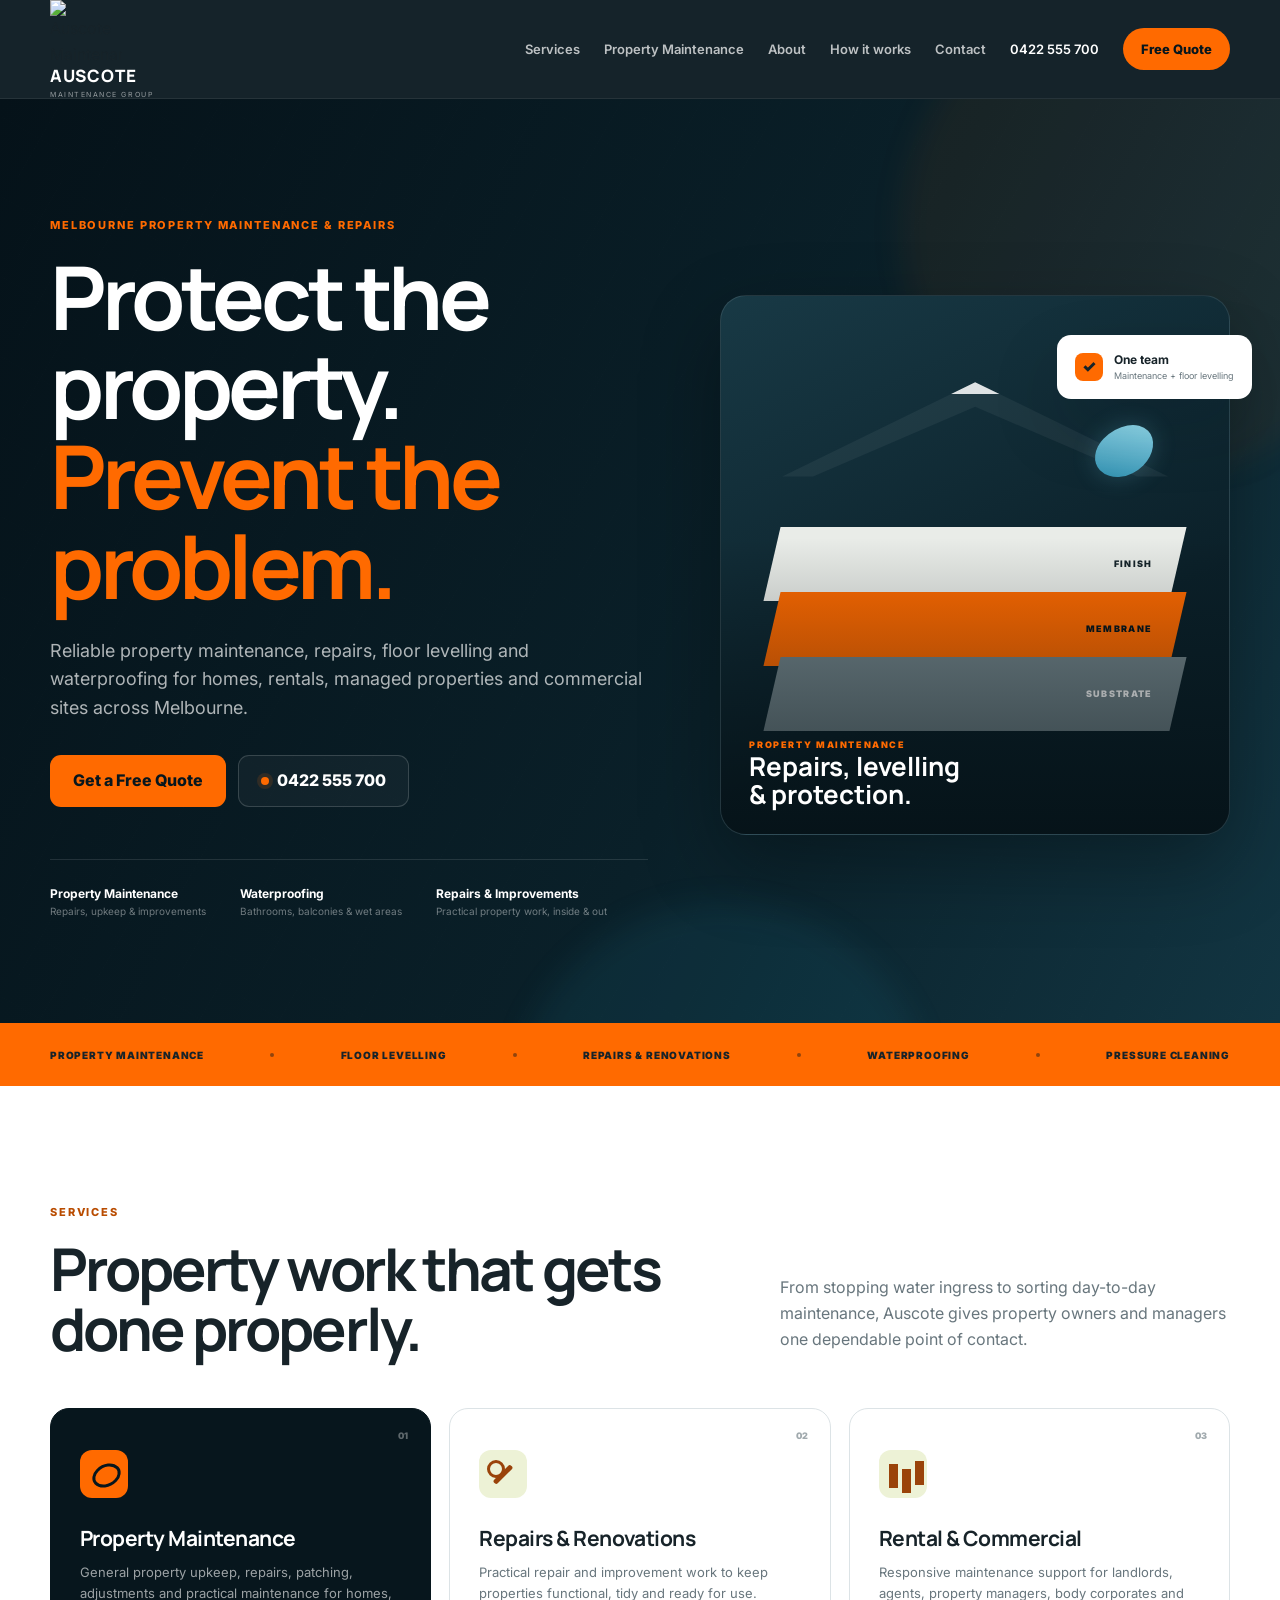
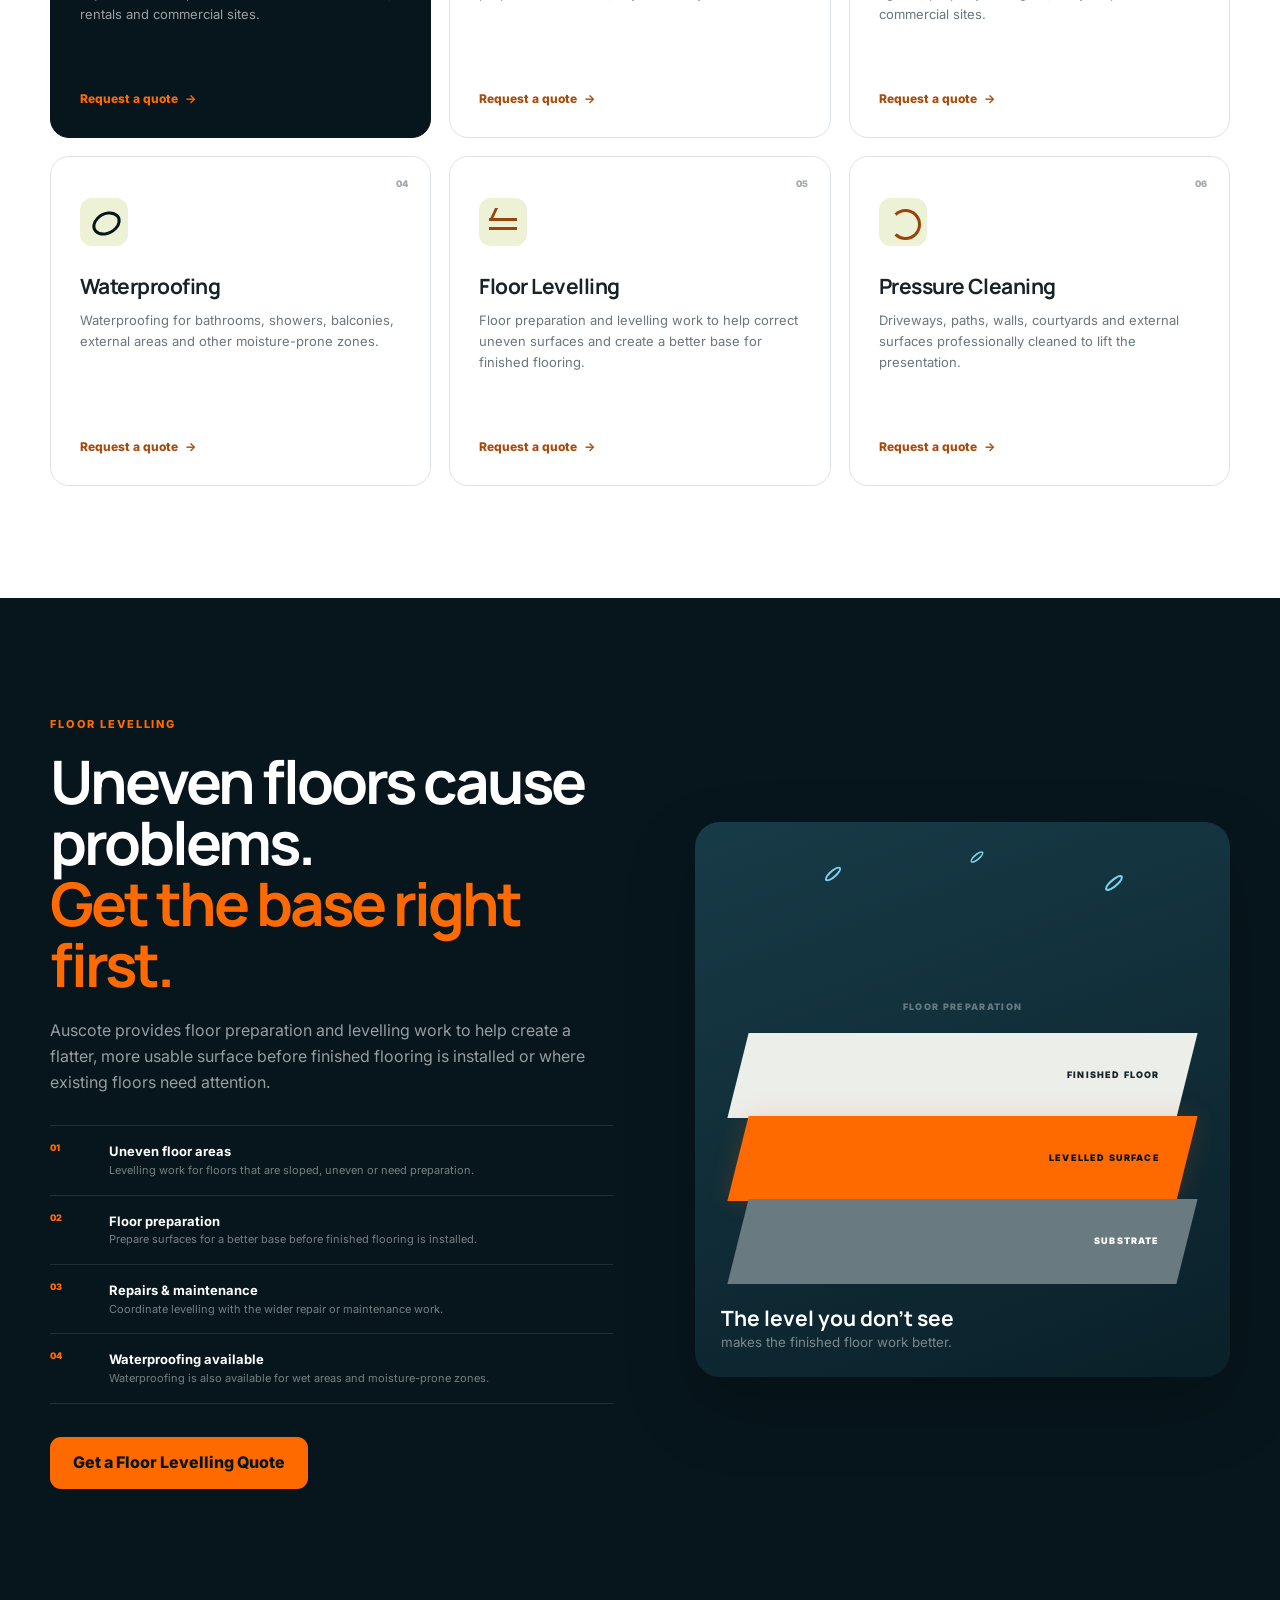
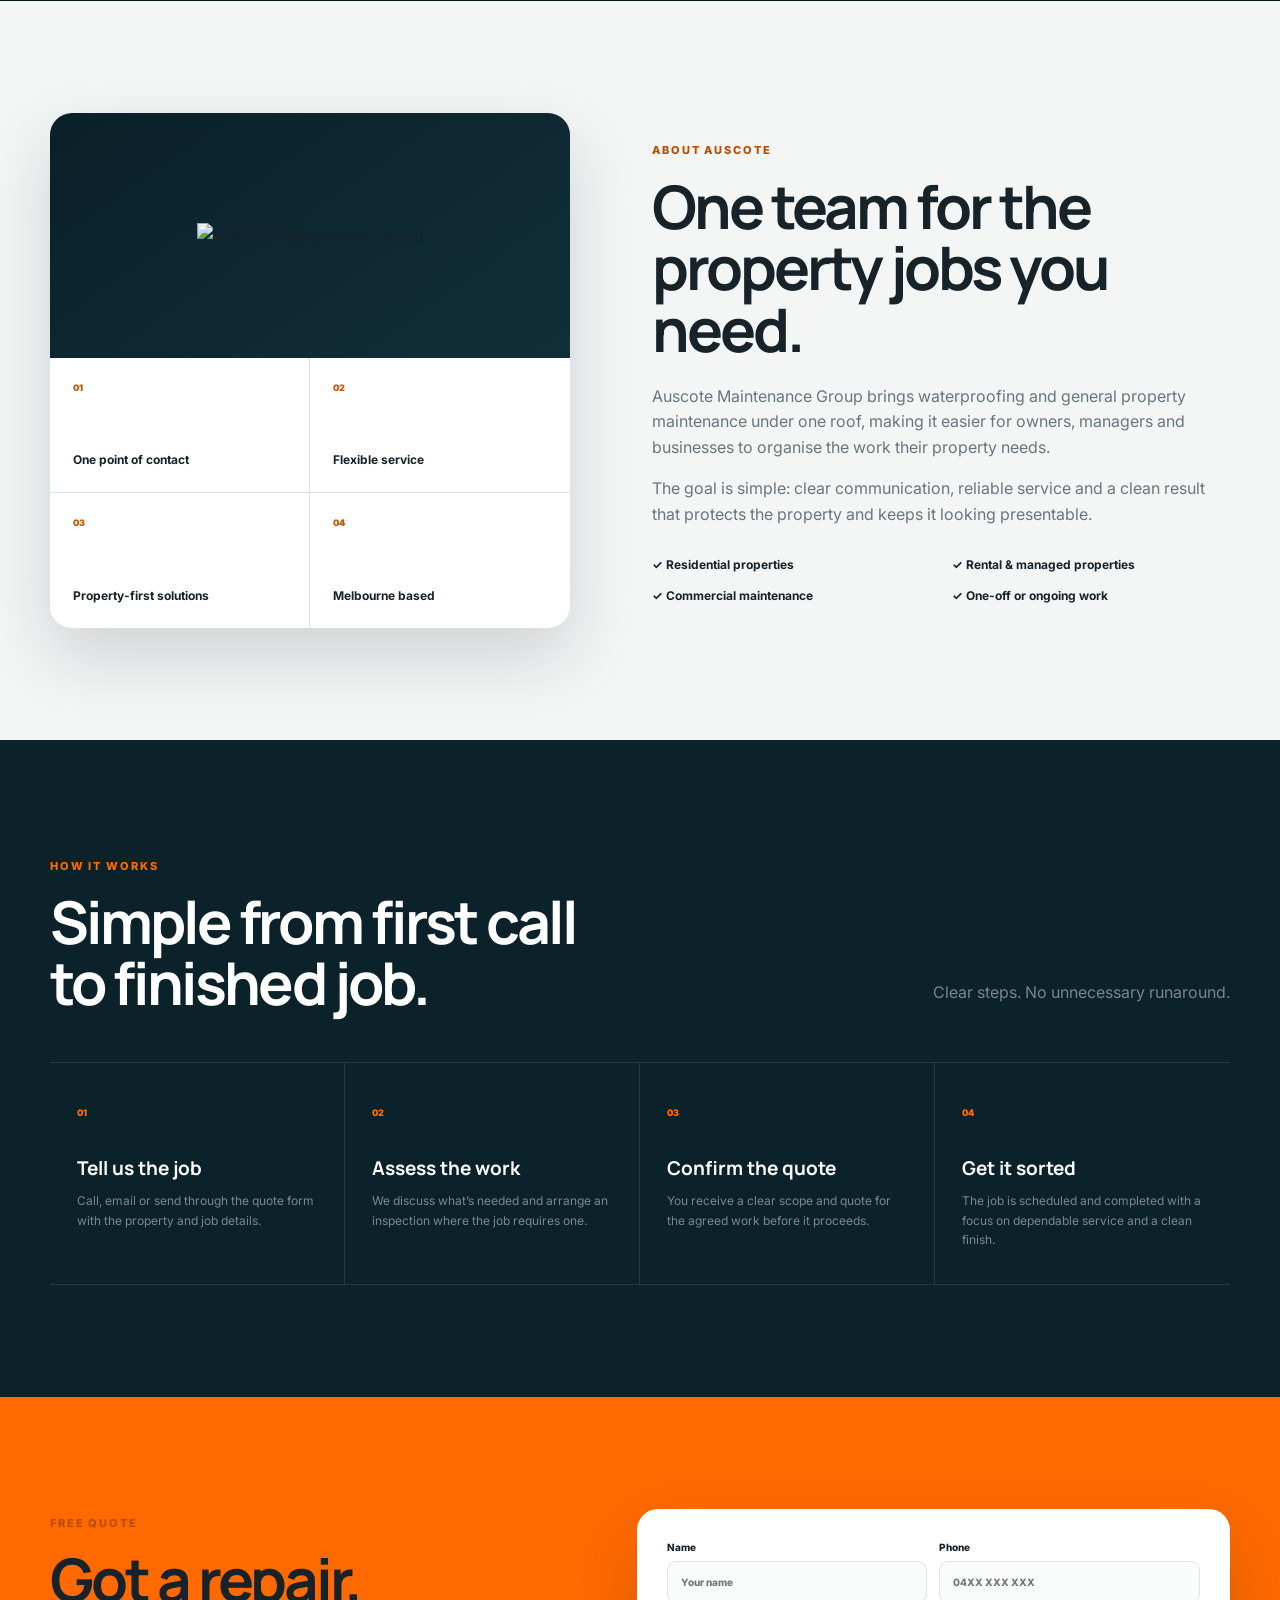
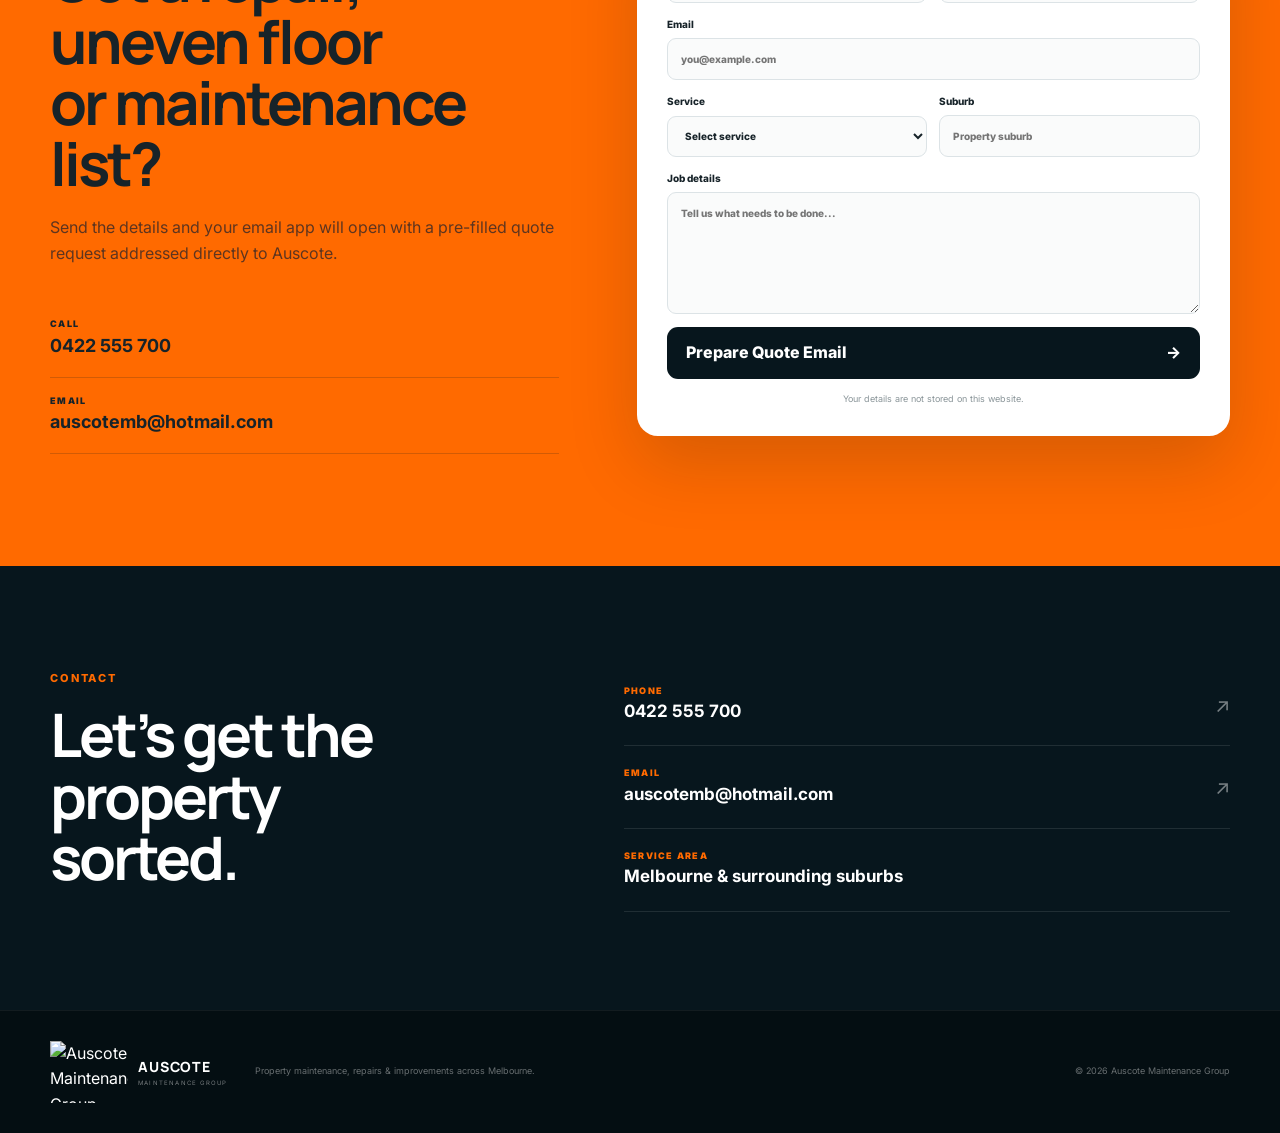
==== index.html @ 1adbcc05 "Add files via upload" ====
<!DOCTYPE html>
<html lang="en">
<head>
  <meta charset="UTF-8" />
  <meta name="viewport" content="width=device-width, initial-scale=1.0" />
  <meta name="theme-color" content="#08161c" />
  <meta name="description" content="Auscote Maintenance Group provides waterproofing and property maintenance services across Melbourne for residential, rental and commercial properties." />
  <title>Auscote Maintenance Group | Property Maintenance Melbourne</title>
  <link rel="preconnect" href="https://fonts.googleapis.com">
  <link rel="preconnect" href="https://fonts.gstatic.com" crossorigin>
  <link href="https://fonts.googleapis.com/css2?family=Inter:wght@400;500;600;700;800&family=Manrope:wght@600;700;800&display=swap" rel="stylesheet">
  <link rel="stylesheet" href="styles.css" />
</head>
<body>

<header class="site-header">
  <div class="container nav">
    <a class="brand" href="#top" aria-label="Auscote Maintenance Group home">
      <img src="assets/auscote-logo.png" alt="Auscote Maintenance Group logo">
      <span class="header-wordmark"><strong>AUSCOTE</strong><small>MAINTENANCE GROUP</small></span>
    </a>

    <button class="menu-btn" aria-label="Open navigation" aria-expanded="false">
      <span></span><span></span><span></span>
    </button>

    <nav class="nav-links">
      <a href="#services">Services</a>
      <a href="#services">Property Maintenance</a>
      <a href="#about">About</a>
      <a href="#process">How it works</a>
      <a href="#contact">Contact</a>
      <a class="nav-call" href="tel:0422555700">0422 555 700</a>
      <a class="nav-quote" href="#quote">Free Quote</a>
    </nav>
  </div>
</header>

<main id="top">
  <section class="hero">
    <div class="hero-glow glow-one"></div>
    <div class="hero-glow glow-two"></div>
    <div class="hero-lines"></div>

    <div class="container hero-grid">
      <div class="hero-copy">
        <span class="eyebrow">MELBOURNE PROPERTY MAINTENANCE & REPAIRS</span>
        <h1>Protect the property.<br><span>Prevent the problem.</span></h1>
        <p class="hero-lead">
          Reliable property maintenance, repairs, floor levelling and waterproofing for homes,
          rentals, managed properties and commercial sites across Melbourne.
        </p>

        <div class="hero-actions">
          <a class="btn primary" href="#quote">Get a Free Quote</a>
          <a class="btn ghost" href="tel:0422555700">
            <span class="phone-dot"></span>
            0422 555 700
          </a>
        </div>

        <div class="trust-row">
          <div>
            <strong>Property Maintenance</strong>
            <span>Repairs, upkeep & improvements</span>
          </div>
          <div>
            <strong>Waterproofing</strong>
            <span>Bathrooms, balconies & wet areas</span>
          </div>
          <div>
            <strong>Repairs & Improvements</strong>
            <span>Practical property work, inside & out</span>
          </div>
        </div>
      </div>

      <div class="hero-feature">
        <div class="feature-frame">
          <div class="feature-roof"></div>
          <div class="feature-surface s1"><span>FINISH</span></div>
          <div class="feature-surface s2"><span>MEMBRANE</span></div>
          <div class="feature-surface s3"><span>SUBSTRATE</span></div>
          <div class="feature-drop"></div>

          <div class="feature-copy">
            <small>PROPERTY MAINTENANCE</small>
            <strong>Repairs, levelling<br>& protection.</strong>
          </div>
        </div>

        <div class="floating-card">
          <span class="tick">✓</span>
          <div>
            <strong>One team</strong>
            <small>Maintenance + floor levelling</small>
          </div>
        </div>
      </div>
    </div>
  </section>

  <section class="credential-strip">
    <div class="container credential-row">
      <span>Property maintenance</span>
      <i></i>
      <span>Floor levelling</span>
      <i></i>
      <span>Repairs & renovations</span>
      <i></i>
      <span>Waterproofing</span>
      <i></i>
      <span>Pressure cleaning</span>
    </div>
  </section>

  <section class="section services" id="services">
    <div class="container">
      <div class="section-intro">
        <div>
          <span class="eyebrow dark">SERVICES</span>
          <h2>Property work that gets<br>done properly.</h2>
        </div>
        <p>
          From stopping water ingress to sorting day-to-day maintenance,
          Auscote gives property owners and managers one dependable point of contact.
        </p>
      </div>

      <div class="service-grid">
        <article class="service-card service-primary">
          <span class="service-index">01</span>
          <div class="icon icon-drop"></div>
          <h3>Property Maintenance</h3>
          <p>General property upkeep, repairs, patching, adjustments and practical maintenance for homes, rentals and commercial sites.</p>
          <a href="#quote">Request a quote <b>→</b></a>
        </article>

        <article class="service-card">
          <span class="service-index">02</span>
          <div class="icon icon-tool"></div>
          <h3>Repairs & Renovations</h3>
          <p>Practical repair and improvement work to keep properties functional, tidy and ready for use.</p>
          <a href="#quote">Request a quote <b>→</b></a>
        </article>

        <article class="service-card">
          <span class="service-index">03</span>
          <div class="icon icon-building"></div>
          <h3>Rental & Commercial</h3>
          <p>Responsive maintenance support for landlords, agents, property managers, body corporates and commercial sites.</p>
          <a href="#quote">Request a quote <b>→</b></a>
        </article>

        <article class="service-card">
          <span class="service-index">04</span>
          <div class="icon icon-drop"></div>
          <h3>Waterproofing</h3>
          <p>Waterproofing for bathrooms, showers, balconies, external areas and other moisture-prone zones.</p>
          <a href="#quote">Request a quote <b>→</b></a>
        </article>

        <article class="service-card">
          <span class="service-index">05</span>
          <div class="icon icon-level"></div>
          <h3>Floor Levelling</h3>
          <p>Floor preparation and levelling work to help correct uneven surfaces and create a better base for finished flooring.</p>
          <a href="#quote">Request a quote <b>→</b></a>
        </article>

        <article class="service-card">
          <span class="service-index">06</span>
          <div class="icon icon-clean"></div>
          <h3>Pressure Cleaning</h3>
          <p>Driveways, paths, walls, courtyards and external surfaces professionally cleaned to lift the presentation.</p>
          <a href="#quote">Request a quote <b>→</b></a>
        </article>
      </div>
    </div>
  </section>

  <section class="waterproofing" id="waterproofing">
    <div class="container waterproof-grid">
      <div class="waterproof-copy">
        <span class="eyebrow">FLOOR LEVELLING</span>
        <h2>Uneven floors cause problems.<br><span>Get the base right first.</span></h2>
        <p>
          Auscote provides floor preparation and levelling work to help create a flatter,
          more usable surface before finished flooring is installed or where existing floors
          need attention.
        </p>

        <div class="waterproof-list">
          <div><span class="number">01</span><div><strong>Uneven floor areas</strong><small>Levelling work for floors that are sloped, uneven or need preparation.</small></div></div>
          <div><span class="number">02</span><div><strong>Floor preparation</strong><small>Prepare surfaces for a better base before finished flooring is installed.</small></div></div>
          <div><span class="number">03</span><div><strong>Repairs & maintenance</strong><small>Coordinate levelling with the wider repair or maintenance work.</small></div></div>
          <div><span class="number">04</span><div><strong>Waterproofing available</strong><small>Waterproofing is also available for wet areas and moisture-prone zones.</small></div></div>
        </div>

        <a class="btn primary" href="#quote">Get a Floor Levelling Quote</a>
      </div>

      <div class="waterproof-art">
        <div class="art-top">
          <span>FLOOR PREPARATION</span>
          <div class="rain r1"></div>
          <div class="rain r2"></div>
          <div class="rain r3"></div>
        </div>
        <div class="art-layer top-layer"><span>FINISHED FLOOR</span></div>
        <div class="art-layer membrane-layer"><span>LEVELLED SURFACE</span></div>
        <div class="art-layer base-layer"><span>SUBSTRATE</span></div>
        <div class="art-note">
          <strong>The level you don’t see</strong>
          <small>makes the finished floor work better.</small>
        </div>
      </div>
    </div>
  </section>

  <section class="section about" id="about">
    <div class="container about-grid">
      <div class="about-card">
        <div class="about-logo">
          <img src="assets/auscote-logo.png" alt="Auscote Maintenance Group">
        </div>

        <div class="about-metrics">
          <div>
            <span>01</span>
            <strong>One point of contact</strong>
          </div>
          <div>
            <span>02</span>
            <strong>Flexible service</strong>
          </div>
          <div>
            <span>03</span>
            <strong>Property-first solutions</strong>
          </div>
          <div>
            <span>04</span>
            <strong>Melbourne based</strong>
          </div>
        </div>
      </div>

      <div class="about-copy">
        <span class="eyebrow dark">ABOUT AUSCOTE</span>
        <h2>One team for the<br>property jobs you need.</h2>
        <p>
          Auscote Maintenance Group brings waterproofing and general property maintenance
          under one roof, making it easier for owners, managers and businesses to organise
          the work their property needs.
        </p>
        <p>
          The goal is simple: clear communication, reliable service and a clean result that
          protects the property and keeps it looking presentable.
        </p>

        <div class="checks">
          <span>✓ Residential properties</span>
          <span>✓ Rental & managed properties</span>
          <span>✓ Commercial maintenance</span>
          <span>✓ One-off or ongoing work</span>
        </div>
      </div>
    </div>
  </section>

  <section class="process" id="process">
    <div class="container">
      <div class="section-intro process-intro">
        <div>
          <span class="eyebrow">HOW IT WORKS</span>
          <h2>Simple from first call<br>to finished job.</h2>
        </div>
        <p>Clear steps. No unnecessary runaround.</p>
      </div>

      <div class="process-grid">
        <article>
          <span>01</span>
          <h3>Tell us the job</h3>
          <p>Call, email or send through the quote form with the property and job details.</p>
        </article>
        <article>
          <span>02</span>
          <h3>Assess the work</h3>
          <p>We discuss what’s needed and arrange an inspection where the job requires one.</p>
        </article>
        <article>
          <span>03</span>
          <h3>Confirm the quote</h3>
          <p>You receive a clear scope and quote for the agreed work before it proceeds.</p>
        </article>
        <article>
          <span>04</span>
          <h3>Get it sorted</h3>
          <p>The job is scheduled and completed with a focus on dependable service and a clean finish.</p>
        </article>
      </div>
    </div>
  </section>

  <section class="quote" id="quote">
    <div class="container quote-grid">
      <div class="quote-copy">
        <span class="eyebrow dark">FREE QUOTE</span>
        <h2>Got a repair, uneven floor<br>or maintenance list?</h2>
        <p>
          Send the details and your email app will open with a pre-filled quote request
          addressed directly to Auscote.
        </p>

        <div class="contact-stack">
          <a href="tel:0422555700">
            <small>CALL</small>
            <strong>0422 555 700</strong>
          </a>
          <a href="mailto:auscotemb@hotmail.com">
            <small>EMAIL</small>
            <strong>auscotemb@hotmail.com</strong>
          </a>
        </div>
      </div>

      <form class="quote-form" id="quoteForm">
        <div class="form-row">
          <label>
            Name
            <input name="name" type="text" placeholder="Your name" required>
          </label>
          <label>
            Phone
            <input name="phone" type="tel" placeholder="04XX XXX XXX" required>
          </label>
        </div>

        <label>
          Email
          <input name="email" type="email" placeholder="you@example.com" required>
        </label>

        <div class="form-row">
          <label>
            Service
            <select name="service" required>
              <option value="">Select service</option>
              <option>Property Maintenance</option>
              <option>Floor Levelling</option>
              <option>Repairs & Renovations</option>
              <option>Pressure Cleaning</option>
              <option>Waterproofing</option>
              <option>Rental / Commercial Maintenance</option>
              <option>Other</option>
            </select>
          </label>
          <label>
            Suburb
            <input name="suburb" type="text" placeholder="Property suburb">
          </label>
        </div>

        <label>
          Job details
          <textarea name="message" rows="6" placeholder="Tell us what needs to be done..." required></textarea>
        </label>

        <button class="btn form-btn" type="submit">Prepare Quote Email <span>→</span></button>
        <small class="form-note">Your details are not stored on this website.</small>
      </form>
    </div>
  </section>

  <section class="contact" id="contact">
    <div class="container contact-grid">
      <div>
        <span class="eyebrow">CONTACT</span>
        <h2>Let’s get the property<br>sorted.</h2>
      </div>

      <div class="contact-links">
        <a href="tel:0422555700">
          <div>
            <small>PHONE</small>
            <strong>0422 555 700</strong>
          </div>
          <span>↗</span>
        </a>

        <a href="mailto:auscotemb@hotmail.com">
          <div>
            <small>EMAIL</small>
            <strong>auscotemb@hotmail.com</strong>
          </div>
          <span>↗</span>
        </a>

        <div class="service-area">
          <div>
            <small>SERVICE AREA</small>
            <strong>Melbourne & surrounding suburbs</strong>
          </div>
        </div>
      </div>
    </div>
  </section>
</main>

<footer>
  <div class="container footer">
    <div class="footer-brand"><img src="assets/auscote-logo.png" alt="Auscote Maintenance Group"><span><strong>AUSCOTE</strong><small>MAINTENANCE GROUP</small></span></div>
    <p>Property maintenance, repairs & improvements across Melbourne.</p>
    <small>© <span id="year"></span> Auscote Maintenance Group</small>
  </div>
</footer>

<div class="mobile-cta">
  <a href="tel:0422555700">Call Now</a>
  <a href="#quote">Free Quote</a>
</div>

<script src="script.js"></script>
</body>
</html>
---- styles.css ----
*{box-sizing:border-box}
:root{
  --bg:#07161d;
  --bg2:#0c222b;
  --bg3:#132e38;
  --ink:#172329;
  --muted:#68767d;
  --line:#dce3e6;
  --surface:#f4f6f6;
  --lime:#ff6a00;
  --lime2:#e85f00;
  --white:#fff;
  --shadow:0 28px 70px rgba(5,20,27,.16);
}
html{scroll-behavior:smooth}
body{margin:0;font-family:Inter,sans-serif;background:#fff;color:var(--ink);line-height:1.6}
a{text-decoration:none;color:inherit}
button,input,select,textarea{font:inherit}
img{max-width:100%;display:block}
.container{width:min(1180px,calc(100% - 40px));margin:auto}

.site-header{position:sticky;top:0;z-index:100;background:rgba(7,22,29,.94);backdrop-filter:blur(14px);border-bottom:1px solid rgba(255,255,255,.07)}
.nav{min-height:84px;display:flex;align-items:center;justify-content:space-between;gap:28px}
.brand img{width:72px;height:64px;object-fit:contain;object-position:left center}
.nav-links{display:flex;align-items:center;gap:24px;color:rgba(255,255,255,.72);font-size:13px;font-weight:600}
.nav-links>a:hover{color:#fff}
.nav-call{color:#fff!important}
.nav-quote{background:var(--lime);color:var(--bg)!important;padding:11px 18px;border-radius:999px;font-weight:800}
.menu-btn{display:none;border:0;background:none}

.hero{position:relative;overflow:hidden;color:#fff;background:
linear-gradient(115deg,#051219 0%,#0a2029 58%,#123542 100%)}
.hero-lines{position:absolute;inset:0;opacity:.22;background:
linear-gradient(120deg,transparent 49.7%,rgba(255,255,255,.05) 50%,transparent 50.3%) 0 0/80px 80px,
linear-gradient(30deg,transparent 49.7%,rgba(255,255,255,.04) 50%,transparent 50.3%) 0 0/80px 80px}
.hero-glow{position:absolute;border-radius:50%;filter:blur(15px)}
.glow-one{width:500px;height:500px;right:-120px;top:-120px;background:rgba(255,106,0,.06)}
.glow-two{width:420px;height:420px;left:40%;bottom:-300px;background:rgba(33,151,183,.09)}
.hero-grid{position:relative;z-index:2;display:grid;grid-template-columns:1.08fr .92fr;gap:72px;align-items:center;padding:112px 0 104px}

.eyebrow{display:inline-block;margin-bottom:17px;color:var(--lime);font-size:11px;font-weight:800;letter-spacing:.17em}
.eyebrow.dark{color:#b94c00}
.hero h1,.section-intro h2,.waterproofing h2,.about h2,.quote h2,.contact h2{font-family:Manrope,sans-serif;letter-spacing:-.05em;line-height:1.02}
.hero h1{margin:0;font-size:clamp(54px,7vw,88px)}
.hero h1 span{color:var(--lime)}
.hero-lead{max-width:690px;margin:26px 0 32px;color:rgba(255,255,255,.68);font-size:18px}
.hero-actions{display:flex;gap:12px;flex-wrap:wrap}
.btn{display:inline-flex;align-items:center;justify-content:center;min-height:52px;padding:0 22px;border-radius:11px;border:1px solid transparent;font-weight:800;cursor:pointer;transition:.2s}
.btn.primary{background:var(--lime);color:var(--bg)}
.btn.primary:hover{background:var(--lime2);transform:translateY(-1px)}
.btn.ghost{color:#fff;border-color:rgba(255,255,255,.16);background:rgba(255,255,255,.04);gap:8px}
.btn.ghost:hover{background:rgba(255,255,255,.08)}
.phone-dot{width:8px;height:8px;border-radius:50%;background:var(--lime);box-shadow:0 0 0 4px rgba(255,106,0,.13)}
.trust-row{display:flex;gap:34px;margin-top:52px;padding-top:24px;border-top:1px solid rgba(255,255,255,.11)}
.trust-row div{display:grid}
.trust-row strong{font-size:12px}
.trust-row span{font-size:10px;color:rgba(255,255,255,.42)}

.hero-feature{position:relative}
.feature-frame{position:relative;min-height:540px;overflow:hidden;border:1px solid rgba(255,255,255,.1);border-radius:26px;background:linear-gradient(155deg,#183945,#0b2029 65%);box-shadow:0 30px 80px rgba(0,0,0,.32)}
.feature-frame:after{content:"";position:absolute;inset:0;background:linear-gradient(180deg,transparent 45%,rgba(3,12,16,.64));pointer-events:none}
.feature-roof{position:absolute;left:12%;right:12%;top:16%;height:145px;border-top:12px solid rgba(255,255,255,.86);border-left:12px solid transparent;border-right:12px solid transparent;clip-path:polygon(50% 0,100% 65%,92% 65%,50% 17%,8% 65%,0 65%);background:rgba(255,255,255,.05)}
.feature-surface{position:absolute;left:10%;right:10%;height:74px;transform:skewX(-13deg);display:flex;align-items:center;justify-content:flex-end;padding-right:26px;font-size:9px;font-weight:900;letter-spacing:.14em}
.feature-surface span{transform:skewX(13deg)}
.s1{top:43%;background:#e9ece8;color:#15242a}
.s2{top:55%;background:var(--lime);color:#07161d}
.s3{top:67%;background:#73858b;color:#fff}
.feature-drop{position:absolute;right:16%;top:23%;width:47px;height:62px;background:linear-gradient(145deg,#9ee4f6,#2587a8);border-radius:55% 45% 58% 42%/60% 45% 55% 40%;transform:rotate(45deg);box-shadow:0 0 25px rgba(112,205,232,.24)}
.feature-copy{position:absolute;z-index:3;left:28px;right:28px;bottom:26px;display:grid}
.feature-copy small{color:var(--lime);font-size:9px;font-weight:900;letter-spacing:.18em}
.feature-copy strong{font:700 26px/1.08 Manrope,sans-serif}
.floating-card{position:absolute;right:-22px;top:40px;z-index:6;display:flex;align-items:center;gap:11px;background:#fff;color:var(--ink);border-radius:14px;padding:15px 18px;box-shadow:var(--shadow)}
.floating-card .tick{display:grid;place-items:center;width:28px;height:28px;border-radius:8px;background:var(--lime);font-weight:900}
.floating-card div{display:grid}
.floating-card strong{font-size:12px}
.floating-card small{font-size:9px;color:var(--muted)}

.credential-strip{background:var(--lime)}
.credential-row{min-height:63px;display:flex;align-items:center;justify-content:space-between;gap:16px;overflow:auto;white-space:nowrap;text-transform:uppercase;font-size:10px;font-weight:900;letter-spacing:.08em}
.credential-row i{width:4px;height:4px;border-radius:50%;background:#09171d;opacity:.45;flex:0 0 auto}

.section{padding:112px 0}
.section-intro{display:flex;align-items:end;justify-content:space-between;gap:60px;margin-bottom:49px}
.section-intro h2{margin:0;font-size:clamp(40px,5vw,59px)}
.section-intro>p{max-width:450px;margin:0 0 7px;color:var(--muted)}
.service-grid{display:grid;grid-template-columns:repeat(3,1fr);gap:18px}
.service-card{position:relative;min-height:330px;display:flex;flex-direction:column;padding:29px;border:1px solid var(--line);border-radius:19px;background:#fff;transition:.22s ease}
.service-card:hover{transform:translateY(-5px);box-shadow:0 20px 45px rgba(6,24,32,.08)}
.service-primary{background:var(--bg);border-color:var(--bg);color:#fff}
.service-index{position:absolute;right:22px;top:20px;font-size:9px;font-weight:900;color:#a1aaae}
.service-primary .service-index{color:rgba(255,255,255,.35)}
.icon{position:relative;width:48px;height:48px;margin-top:12px;border-radius:12px;background:#edf2d6}
.service-primary .icon{background:var(--lime)}
.icon-drop:before{content:"";position:absolute;width:17px;height:23px;left:15px;top:11px;border:3px solid var(--bg);border-radius:60% 40% 60% 40%;transform:rotate(45deg)}
.icon-house:before{content:"";position:absolute;left:11px;right:11px;bottom:12px;height:17px;border:3px solid #9a430a;border-top:0}
.icon-house:after{content:"";position:absolute;width:19px;height:19px;left:14px;top:9px;border-left:3px solid #9a430a;border-top:3px solid #9a430a;transform:rotate(45deg)}
.icon-tool:before{content:"";position:absolute;width:24px;height:5px;left:12px;top:22px;background:#9a430a;transform:rotate(-45deg);border-radius:2px}
.icon-tool:after{content:"";position:absolute;width:12px;height:12px;left:8px;top:10px;border:3px solid #9a430a;border-radius:50%}
.icon-paint:before{content:"";position:absolute;width:23px;height:13px;left:12px;top:11px;border:3px solid #9a430a;border-radius:2px}
.icon-paint:after{content:"";position:absolute;width:5px;height:18px;left:22px;top:25px;background:#9a430a;border-radius:2px}
.icon-clean:before{content:"";position:absolute;width:25px;height:25px;left:11px;top:11px;border:3px solid #9a430a;border-radius:50%;border-left-color:transparent}
.icon-building:before{content:"";position:absolute;left:10px;bottom:10px;width:9px;height:24px;background:#9a430a;box-shadow:13px 5px 0 #9a430a,26px -3px 0 #9a430a}
.service-card h3{margin:26px 0 10px;font:700 21px Manrope,sans-serif;letter-spacing:-.025em}
.service-card p{margin:0 0 22px;color:var(--muted);font-size:13px}
.service-primary p{color:rgba(255,255,255,.6)}
.service-card a{margin-top:auto;color:#a84b0c;font-size:12px;font-weight:800}
.service-primary a{color:var(--lime)}
.service-card a b{margin-left:4px}

.waterproofing{padding:112px 0;background:var(--bg);color:#fff}
.waterproof-grid{display:grid;grid-template-columns:1fr .95fr;gap:82px;align-items:center}
.waterproof-copy h2{margin:0 0 23px;font-size:clamp(42px,5vw,60px)}
.waterproof-copy h2 span{color:var(--lime)}
.waterproof-copy>p{color:rgba(255,255,255,.58)}
.waterproof-list{margin:30px 0 33px;border-top:1px solid rgba(255,255,255,.1)}
.waterproof-list>div{display:grid;grid-template-columns:45px 1fr;gap:14px;align-items:start;padding:15px 0;border-bottom:1px solid rgba(255,255,255,.1)}
.waterproof-list .number{color:var(--lime);font-size:9px;font-weight:900}
.waterproof-list div div{display:grid}
.waterproof-list strong{font-size:13px}
.waterproof-list small{color:rgba(255,255,255,.45);font-size:11px}

.waterproof-art{position:relative;min-height:555px;border-radius:25px;overflow:hidden;background:linear-gradient(160deg,#173b47,#0a2029);box-shadow:0 30px 70px rgba(0,0,0,.24)}
.art-top{position:absolute;inset:0 0 62%;display:flex;align-items:flex-end;justify-content:center;color:rgba(255,255,255,.35);font-size:9px;font-weight:900;letter-spacing:.15em;padding-bottom:18px}
.rain{position:absolute;width:8px;height:20px;border:2px solid #7bd4ea;border-radius:60% 40% 60% 40%;transform:rotate(45deg)}
.r1{top:20%;left:25%}.r2{top:12%;left:52%;transform:scale(.8) rotate(45deg)}.r3{top:24%;right:21%;transform:scale(1.1) rotate(45deg)}
.art-layer{position:absolute;left:8%;right:8%;height:85px;transform:skewX(-14deg);display:flex;align-items:center;justify-content:flex-end;padding-right:28px;font-size:9px;font-weight:900;letter-spacing:.13em}
.art-layer span{transform:skewX(14deg)}
.top-layer{top:38%;background:#eceeea;color:#18262c}
.membrane-layer{top:53%;background:var(--lime);color:#07161d;box-shadow:0 0 24px rgba(255,106,0,.18)}
.base-layer{top:68%;background:#697a80;color:#fff}
.art-note{position:absolute;z-index:2;left:26px;bottom:24px;display:grid}
.art-note strong{font:700 21px Manrope,sans-serif}
.art-note small{color:rgba(255,255,255,.45)}

.about{background:var(--surface)}
.about-grid{display:grid;grid-template-columns:.9fr 1fr;gap:82px;align-items:center}
.about-card{overflow:hidden;border-radius:22px;background:#fff;box-shadow:var(--shadow)}
.about-logo{min-height:245px;display:grid;place-items:center;padding:26px;background:linear-gradient(145deg,#0a2029,#112f39)}
.about-logo img{max-width:270px;max-height:220px;object-fit:contain}
.about-metrics{display:grid;grid-template-columns:1fr 1fr}
.about-metrics div{min-height:135px;padding:23px;border-right:1px solid var(--line);border-bottom:1px solid var(--line);display:grid;align-content:space-between}
.about-metrics div:nth-child(even){border-right:0}
.about-metrics div:nth-last-child(-n+2){border-bottom:0}
.about-metrics span{color:#c4560c;font-size:9px;font-weight:900}
.about-metrics strong{font-size:12px}
.about-copy h2{margin:0 0 24px;font-size:clamp(42px,5vw,60px)}
.about-copy p{color:var(--muted)}
.checks{display:grid;grid-template-columns:1fr 1fr;gap:12px 22px;margin-top:27px;font-size:12px;font-weight:700}

.process{padding:112px 0;background:#0c222b;color:#fff}
.process-intro>p{color:rgba(255,255,255,.45)}
.process-grid{display:grid;grid-template-columns:repeat(4,1fr);border-top:1px solid rgba(255,255,255,.1);border-bottom:1px solid rgba(255,255,255,.1)}
.process-grid article{padding:35px 27px;border-right:1px solid rgba(255,255,255,.1)}
.process-grid article:last-child{border-right:0}
.process-grid article>span{color:var(--lime);font-size:9px;font-weight:900}
.process-grid h3{margin:32px 0 10px;font:700 19px Manrope,sans-serif}
.process-grid p{margin:0;color:rgba(255,255,255,.46);font-size:12px}

.quote{padding:112px 0;background:var(--lime)}
.quote-grid{display:grid;grid-template-columns:.9fr 1.05fr;gap:78px;align-items:start}
.quote h2{margin:0 0 21px;font-size:clamp(42px,5vw,60px)}
.quote-copy>p{max-width:520px;color:#5e351f}
.contact-stack{display:grid;margin-top:35px}
.contact-stack a{display:grid;padding:16px 0;border-bottom:1px solid rgba(7,22,29,.18)}
.contact-stack small{font-size:9px;font-weight:900;letter-spacing:.14em}
.contact-stack strong{font-size:18px}
.quote-form{display:grid;gap:13px;padding:30px;background:#fff;border-radius:21px;box-shadow:var(--shadow)}
.form-row{display:grid;grid-template-columns:1fr 1fr;gap:12px}
label{display:grid;gap:6px;font-size:10px;font-weight:800}
input,select,textarea{width:100%;border:1px solid var(--line);background:#fafbfb;color:var(--ink);border-radius:9px;padding:12px 13px;outline:none}
input:focus,select:focus,textarea:focus{border-color:#d7671c;box-shadow:0 0 0 3px rgba(255,106,0,.15)}
textarea{resize:vertical}
.form-btn{background:var(--bg);color:#fff;width:100%;justify-content:space-between;padding:0 18px}
.form-btn:hover{background:#102b35}
.form-note{text-align:center;color:#8a9599;font-size:9px}

.contact{padding:98px 0;background:#07161d;color:#fff}
.contact-grid{display:grid;grid-template-columns:.9fr 1.1fr;gap:78px}
.contact h2{margin:0;font-size:clamp(42px,5vw,60px)}
.contact-links{display:grid}
.contact-links>a,.service-area{display:flex;align-items:center;justify-content:space-between;padding:20px 0;border-bottom:1px solid rgba(255,255,255,.1)}
.contact-links>a>div,.service-area>div{display:grid}
.contact-links small,.service-area small{color:var(--lime);font-size:9px;font-weight:900;letter-spacing:.14em}
.contact-links strong,.service-area strong{font-size:17px}
.contact-links>a>span{color:rgba(255,255,255,.45);font-size:20px}

footer{padding:30px 0;background:#040e12;color:#fff;border-top:1px solid rgba(255,255,255,.06)}
.footer{display:grid;grid-template-columns:auto 1fr auto;align-items:center;gap:28px}
.footer img{width:78px;height:62px;object-fit:contain;object-position:left center}
.footer p,.footer small{font-size:9px;color:rgba(255,255,255,.4)}
.mobile-cta{display:none}

@media(max-width:1000px){
  .menu-btn{display:grid;gap:5px}
  .menu-btn span{display:block;width:24px;height:2px;background:#fff}
  .nav-links{position:absolute;top:84px;left:0;right:0;display:none;flex-direction:column;align-items:stretch;gap:0;padding:13px 20px 22px;background:#07161d;border-top:1px solid rgba(255,255,255,.07)}
  .nav-links.open{display:flex}
  .nav-links a{padding:12px 0}
  .nav-quote{text-align:center;margin-top:6px;padding:12px 18px!important}
  .hero-grid,.waterproof-grid,.about-grid,.quote-grid,.contact-grid{grid-template-columns:1fr}
  .hero-grid{gap:54px;padding:82px 0}
  .hero-feature{max-width:650px}
  .service-grid{grid-template-columns:1fr 1fr}
  .process-grid{grid-template-columns:1fr 1fr}
  .process-grid article:nth-child(2){border-right:0}
  .process-grid article:nth-child(-n+2){border-bottom:1px solid rgba(255,255,255,.1)}
  .footer{grid-template-columns:1fr}
}
@media(max-width:680px){
  .container{width:min(100% - 28px,1180px)}
  .nav{min-height:72px}
  .brand img{width:62px;height:54px}
  .nav-links{top:72px}
  .hero-grid{padding:62px 0 70px}
  .hero h1{font-size:49px}
  .hero-lead{font-size:16px}
  .hero-actions{display:grid}
  .trust-row{display:grid;gap:13px}
  .feature-frame{min-height:425px}
  .floating-card{right:12px;top:17px}
  .section,.waterproofing,.process,.quote,.contact{padding:78px 0}
  .section-intro{display:grid;gap:18px}
  .service-grid,.process-grid,.checks,.form-row{grid-template-columns:1fr}
  .waterproof-grid,.about-grid,.quote-grid,.contact-grid{gap:47px}
  .waterproof-art{min-height:430px}
  .about-metrics{grid-template-columns:1fr 1fr}
  .process-grid article{border-right:0;border-bottom:1px solid rgba(255,255,255,.1)}
  .process-grid article:last-child{border-bottom:0}
  .footer img{width:72px;height:58px}
  body{padding-bottom:62px}
  .mobile-cta{position:fixed;z-index:120;left:0;right:0;bottom:0;display:grid;grid-template-columns:1fr 1fr;background:#07161d;border-top:1px solid rgba(255,255,255,.08)}
  .mobile-cta a{display:grid;place-items:center;min-height:62px;color:#fff;font-size:12px;font-weight:800}
  .mobile-cta a:last-child{background:var(--lime);color:#07161d}
}

.header-wordmark{display:grid;line-height:1;color:#fff}
.header-wordmark strong{font:800 17px Manrope,sans-serif;letter-spacing:.06em}
.header-wordmark small{margin-top:4px;font-size:7px;letter-spacing:.22em;color:rgba(255,255,255,.55)}
.footer-brand{display:flex;align-items:center;gap:10px}
.footer-brand span{display:grid;line-height:1}
.footer-brand strong{font:800 14px Manrope,sans-serif;letter-spacing:.06em}
.footer-brand small{margin-top:4px;font-size:6px;letter-spacing:.2em;color:rgba(255,255,255,.45)}
@media(max-width:680px){
  .header-wordmark strong{font-size:14px}
  .header-wordmark small{font-size:6px}
}

.icon-level:before{content:"";position:absolute;left:10px;right:10px;top:20px;height:3px;background:#9a430a;box-shadow:0 9px 0 #9a430a}.icon-level:after{content:"";position:absolute;left:13px;top:10px;width:21px;height:10px;border-left:3px solid #9a430a;border-bottom:3px solid #9a430a;transform:skewX(-25deg)}
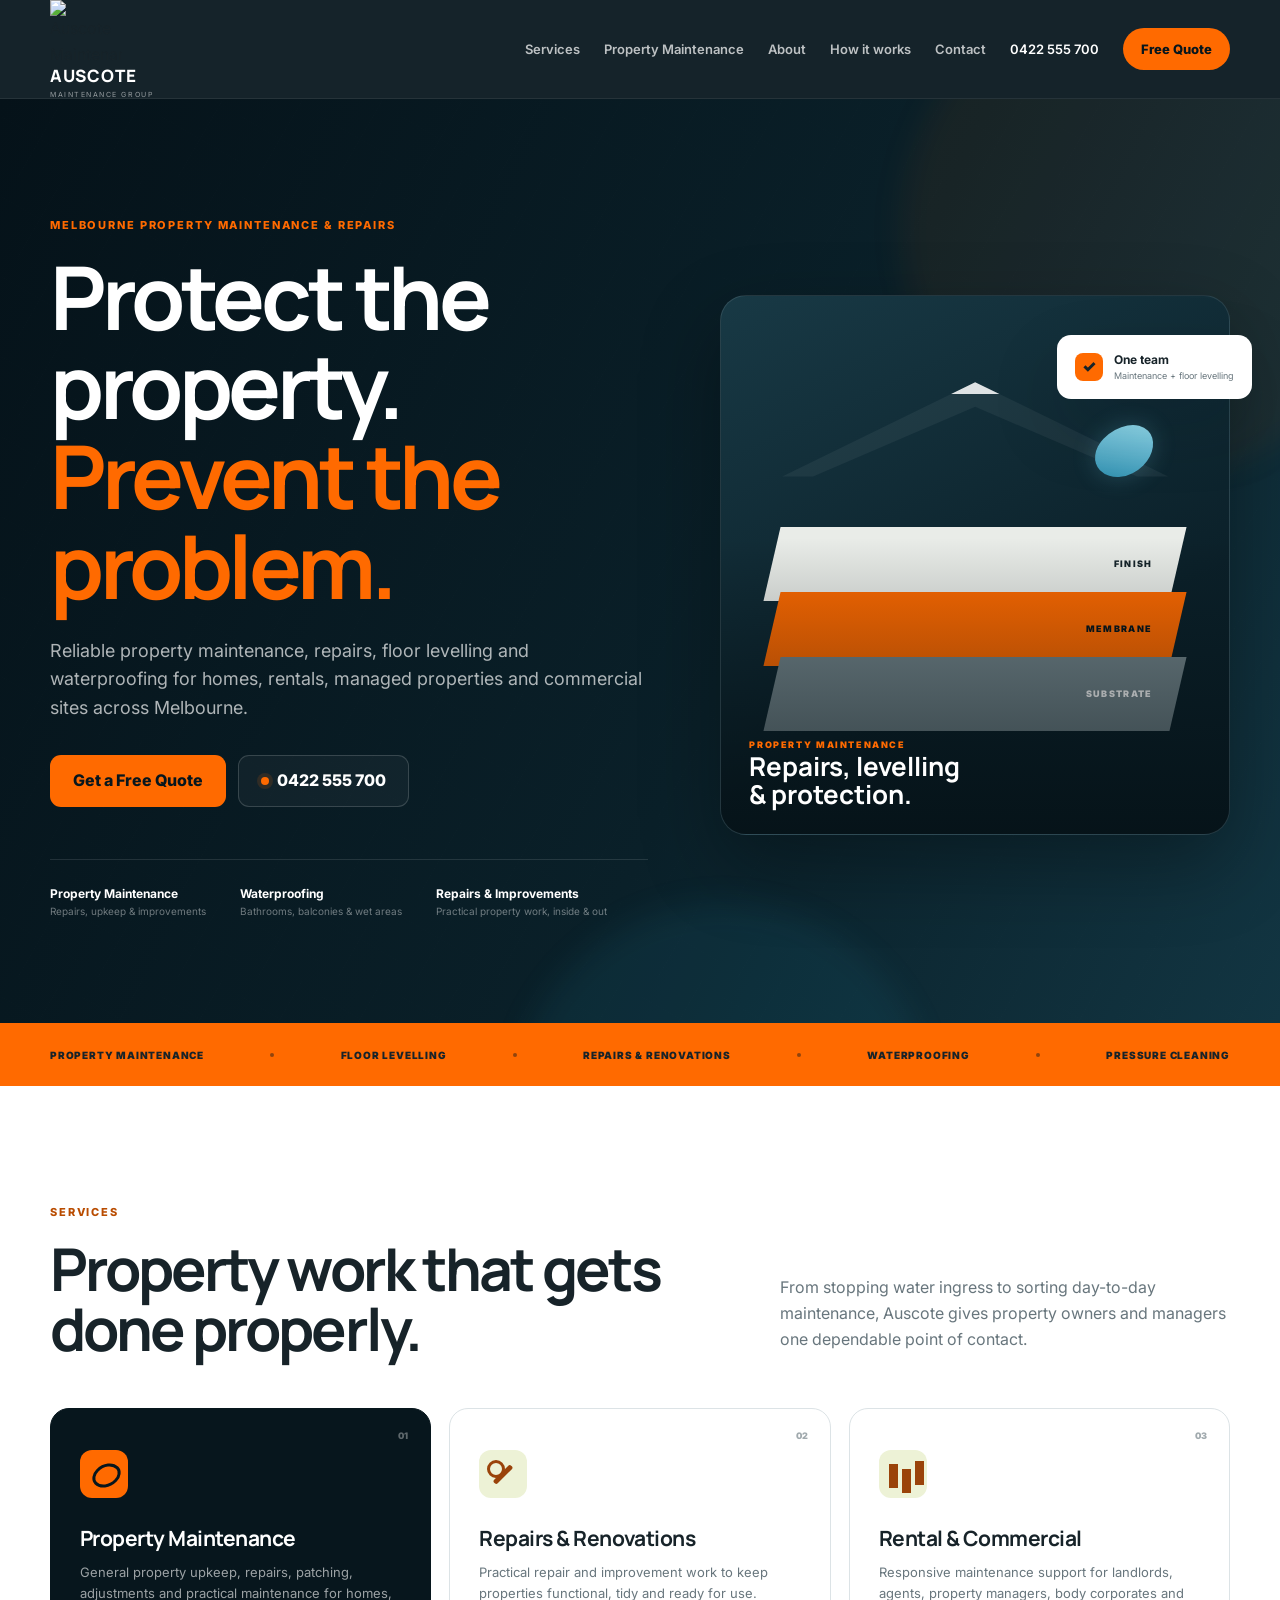
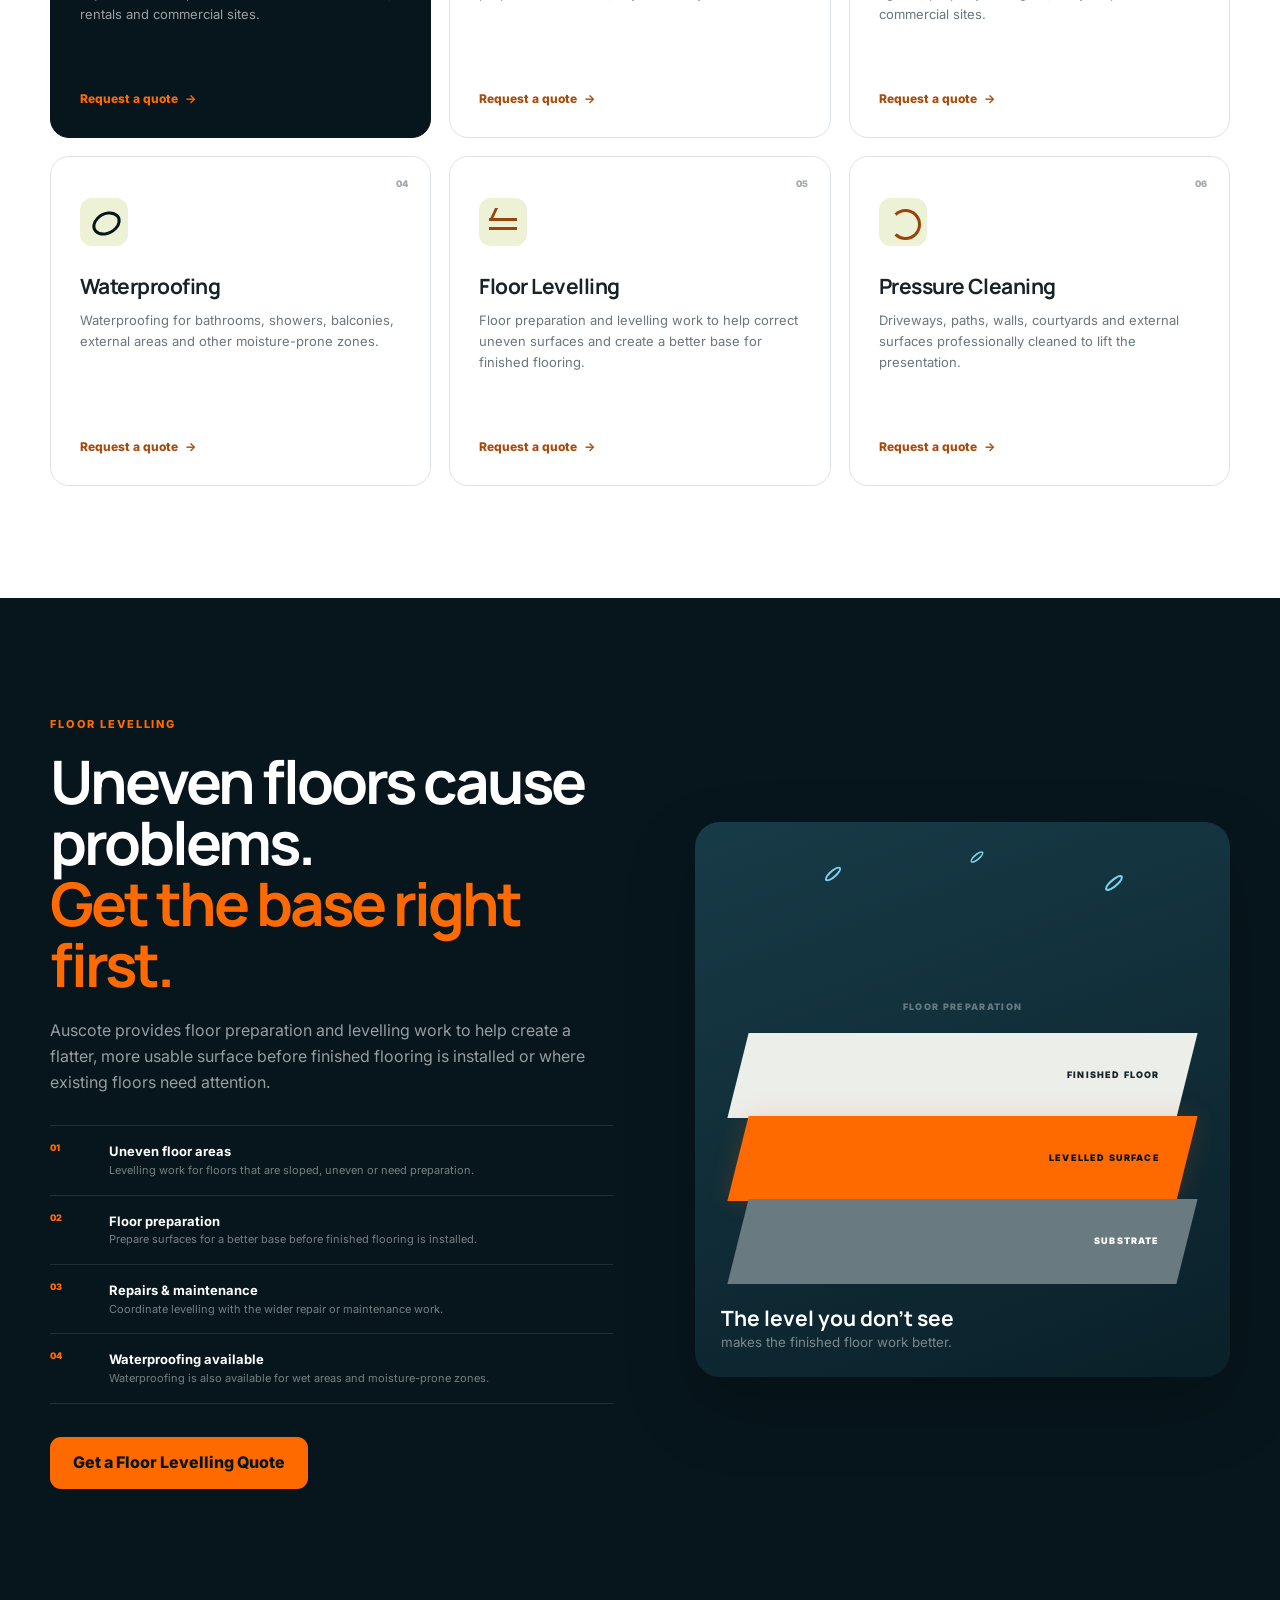
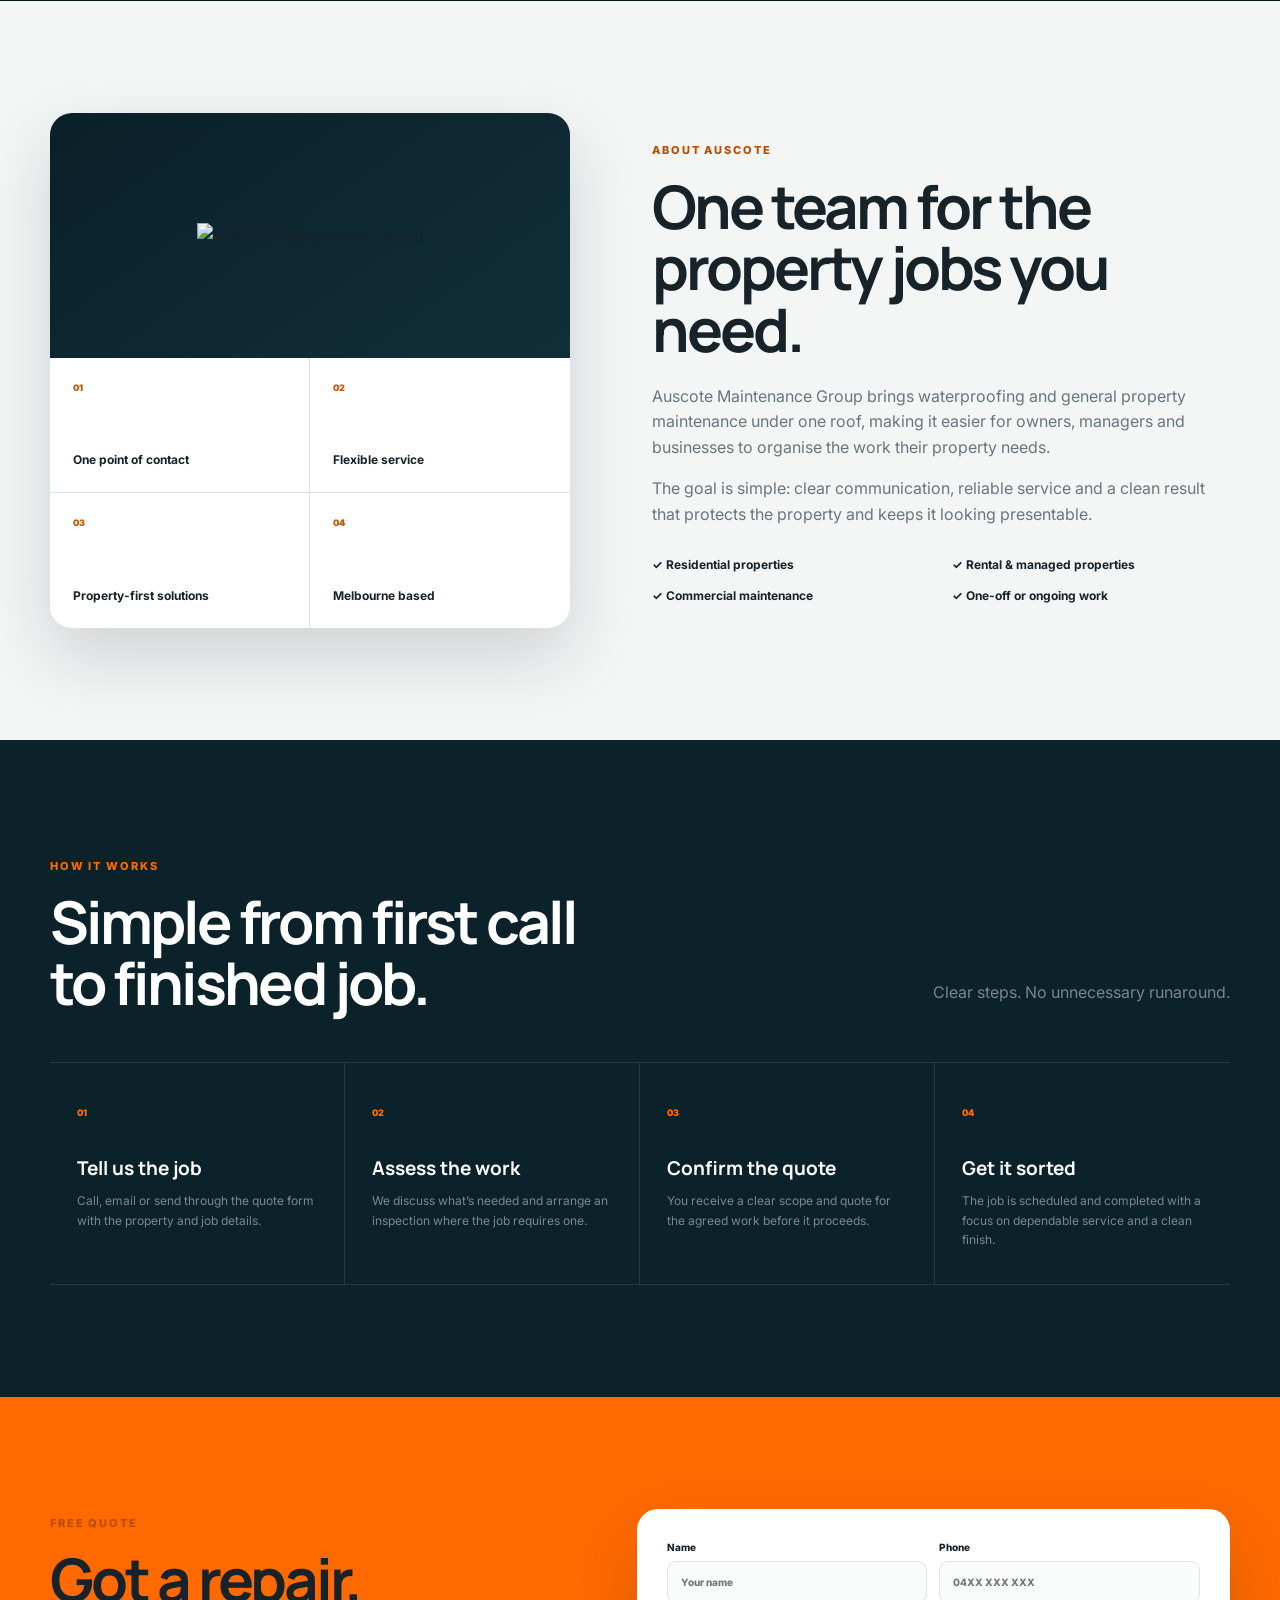
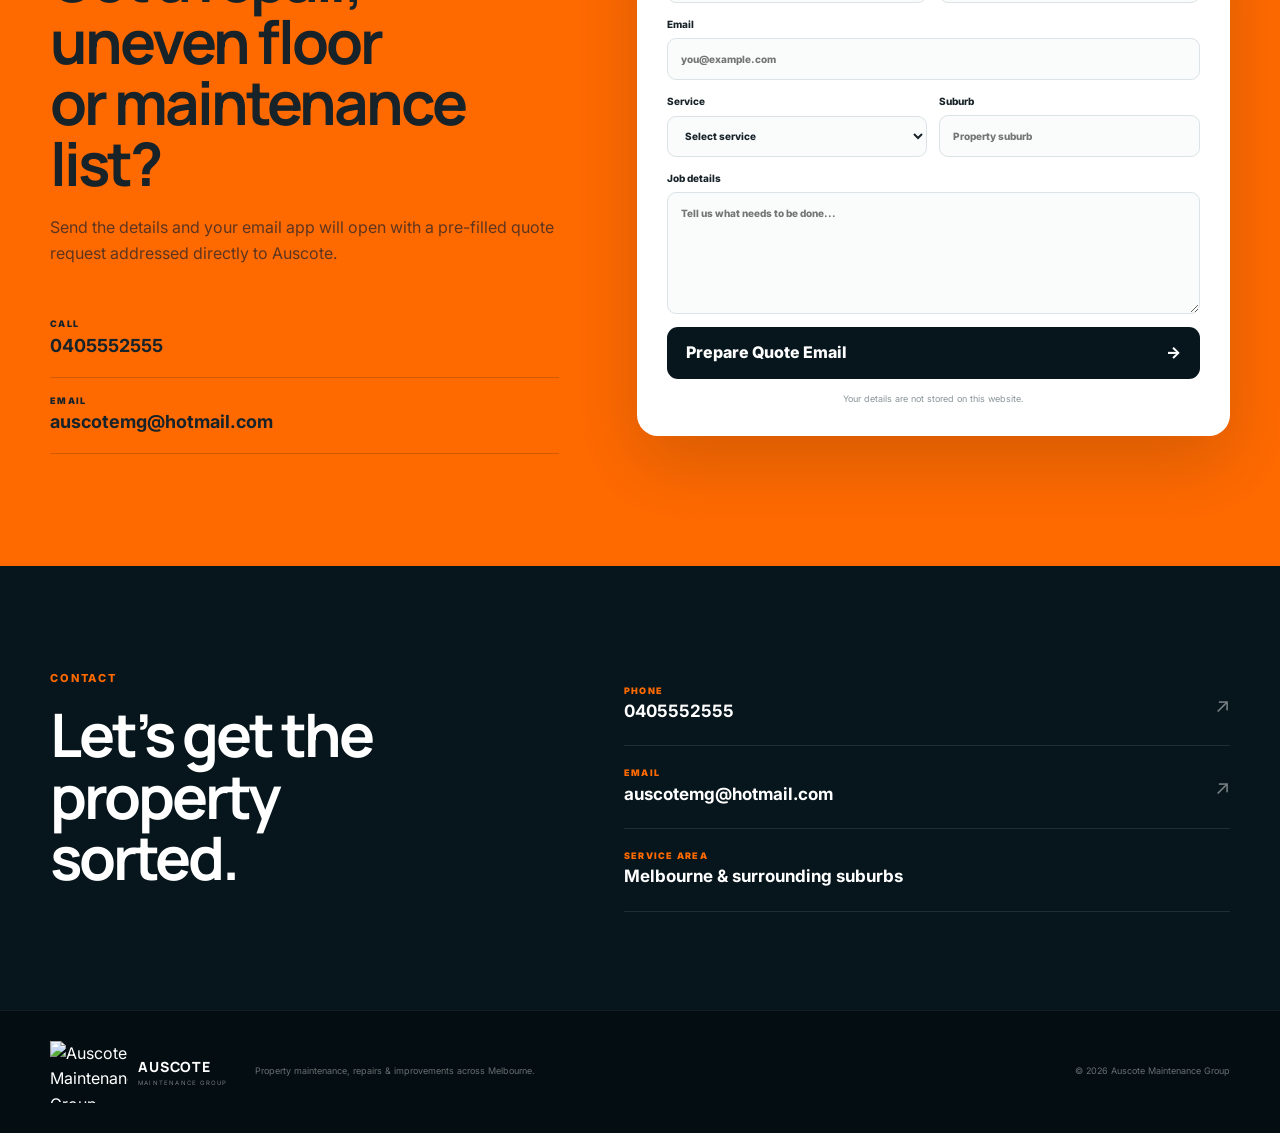
==== commit f6f156b9: "Add files via upload" ====
--- a/index.html
+++ b/index.html
@@ -314,13 +314,13 @@
         </p>
 
         <div class="contact-stack">
-          <a href="tel:0422555700">
+          <a href="tel:0405552555">
             <small>CALL</small>
-            <strong>0422 555 700</strong>
+            <strong>0405552555</strong>
           </a>
-          <a href="mailto:auscotemb@hotmail.com">
+          <a href="mailto:auscotemg@hotmail.com">
             <small>EMAIL</small>
-            <strong>auscotemb@hotmail.com</strong>
+            <strong>auscotemg@hotmail.com</strong>
           </a>
         </div>
       </div>
@@ -381,18 +381,18 @@
       </div>
 
       <div class="contact-links">
-        <a href="tel:0422555700">
+        <a href="tel:0405552555">
           <div>
             <small>PHONE</small>
-            <strong>0422 555 700</strong>
+            <strong>0405552555</strong>
           </div>
           <span>↗</span>
         </a>
 
-        <a href="mailto:auscotemb@hotmail.com">
+        <a href="mailto:auscotemg@hotmail.com">
           <div>
             <small>EMAIL</small>
-            <strong>auscotemb@hotmail.com</strong>
+            <strong>auscotemg@hotmail.com</strong>
           </div>
           <span>↗</span>
         </a>
@@ -417,7 +417,7 @@
 </footer>
 
 <div class="mobile-cta">
-  <a href="tel:0422555700">Call Now</a>
+  <a href="tel:0405552555">Call Now</a>
   <a href="#quote">Free Quote</a>
 </div>
 
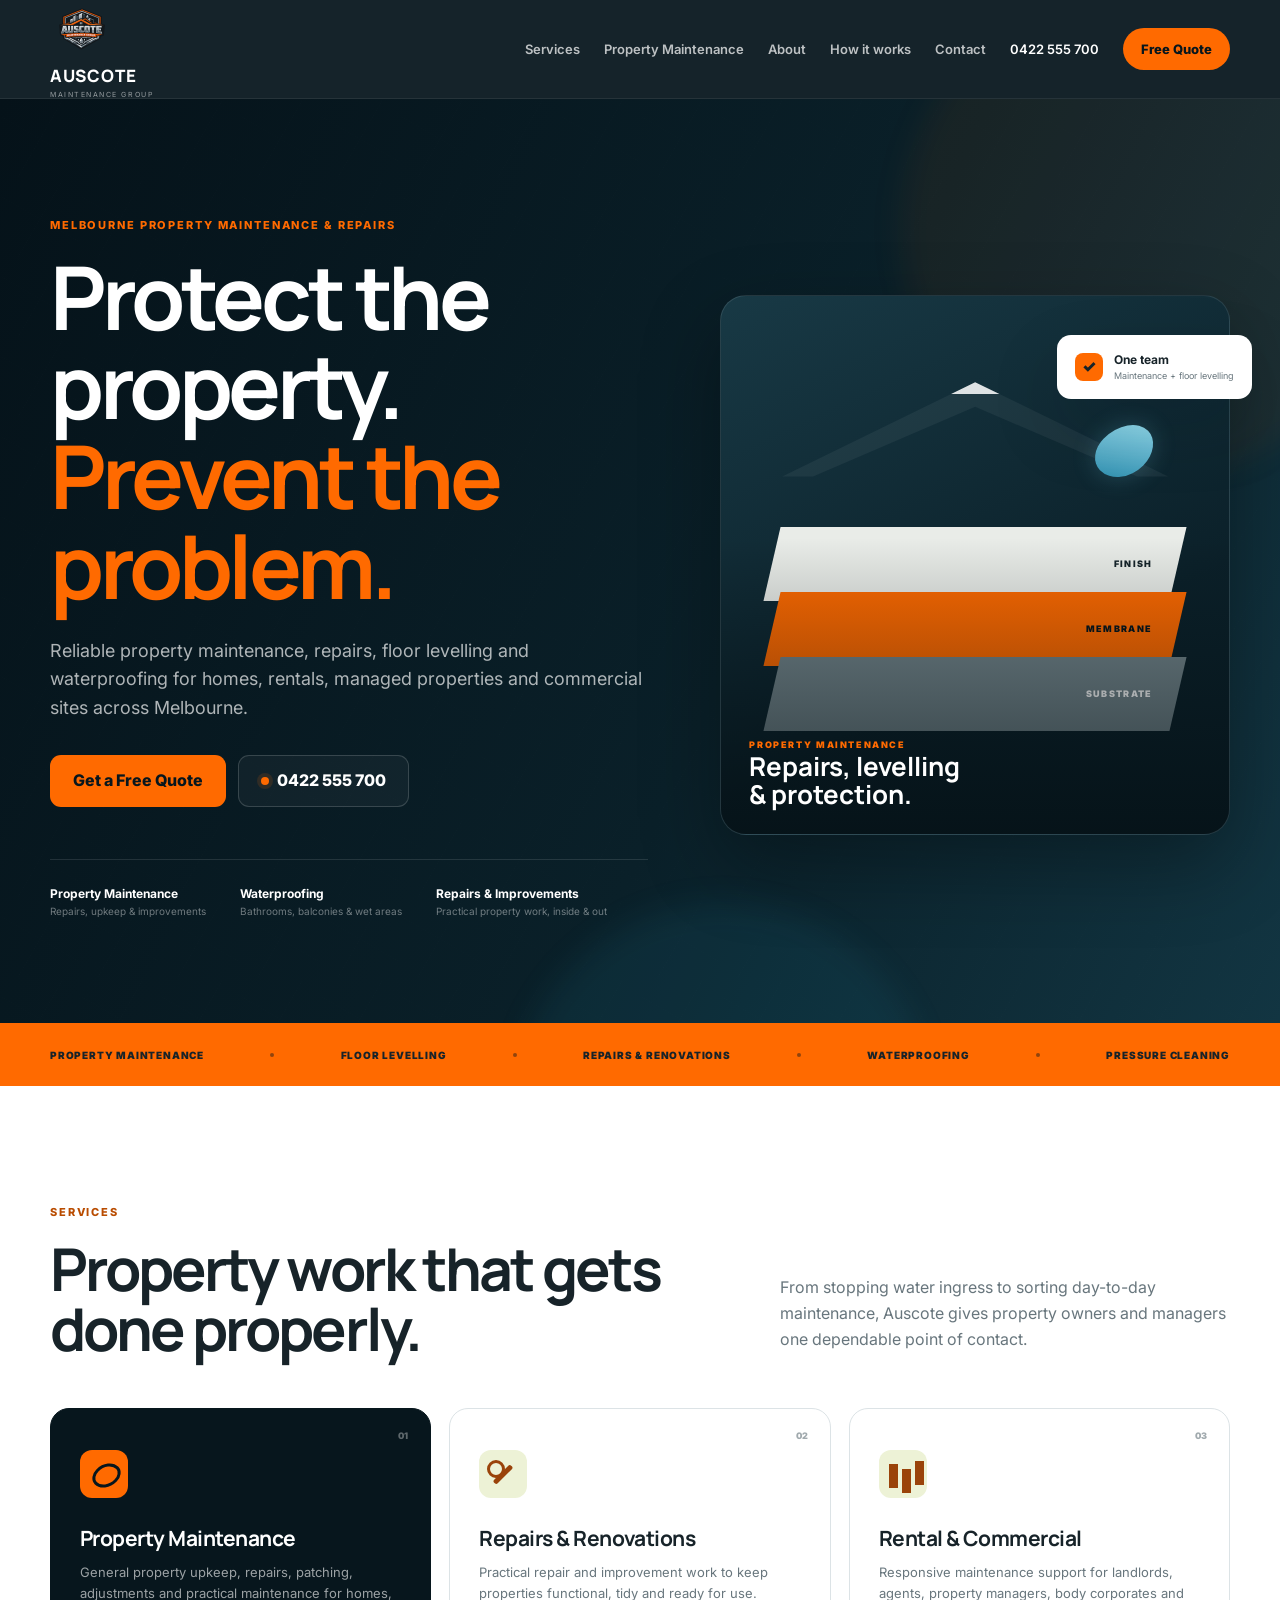
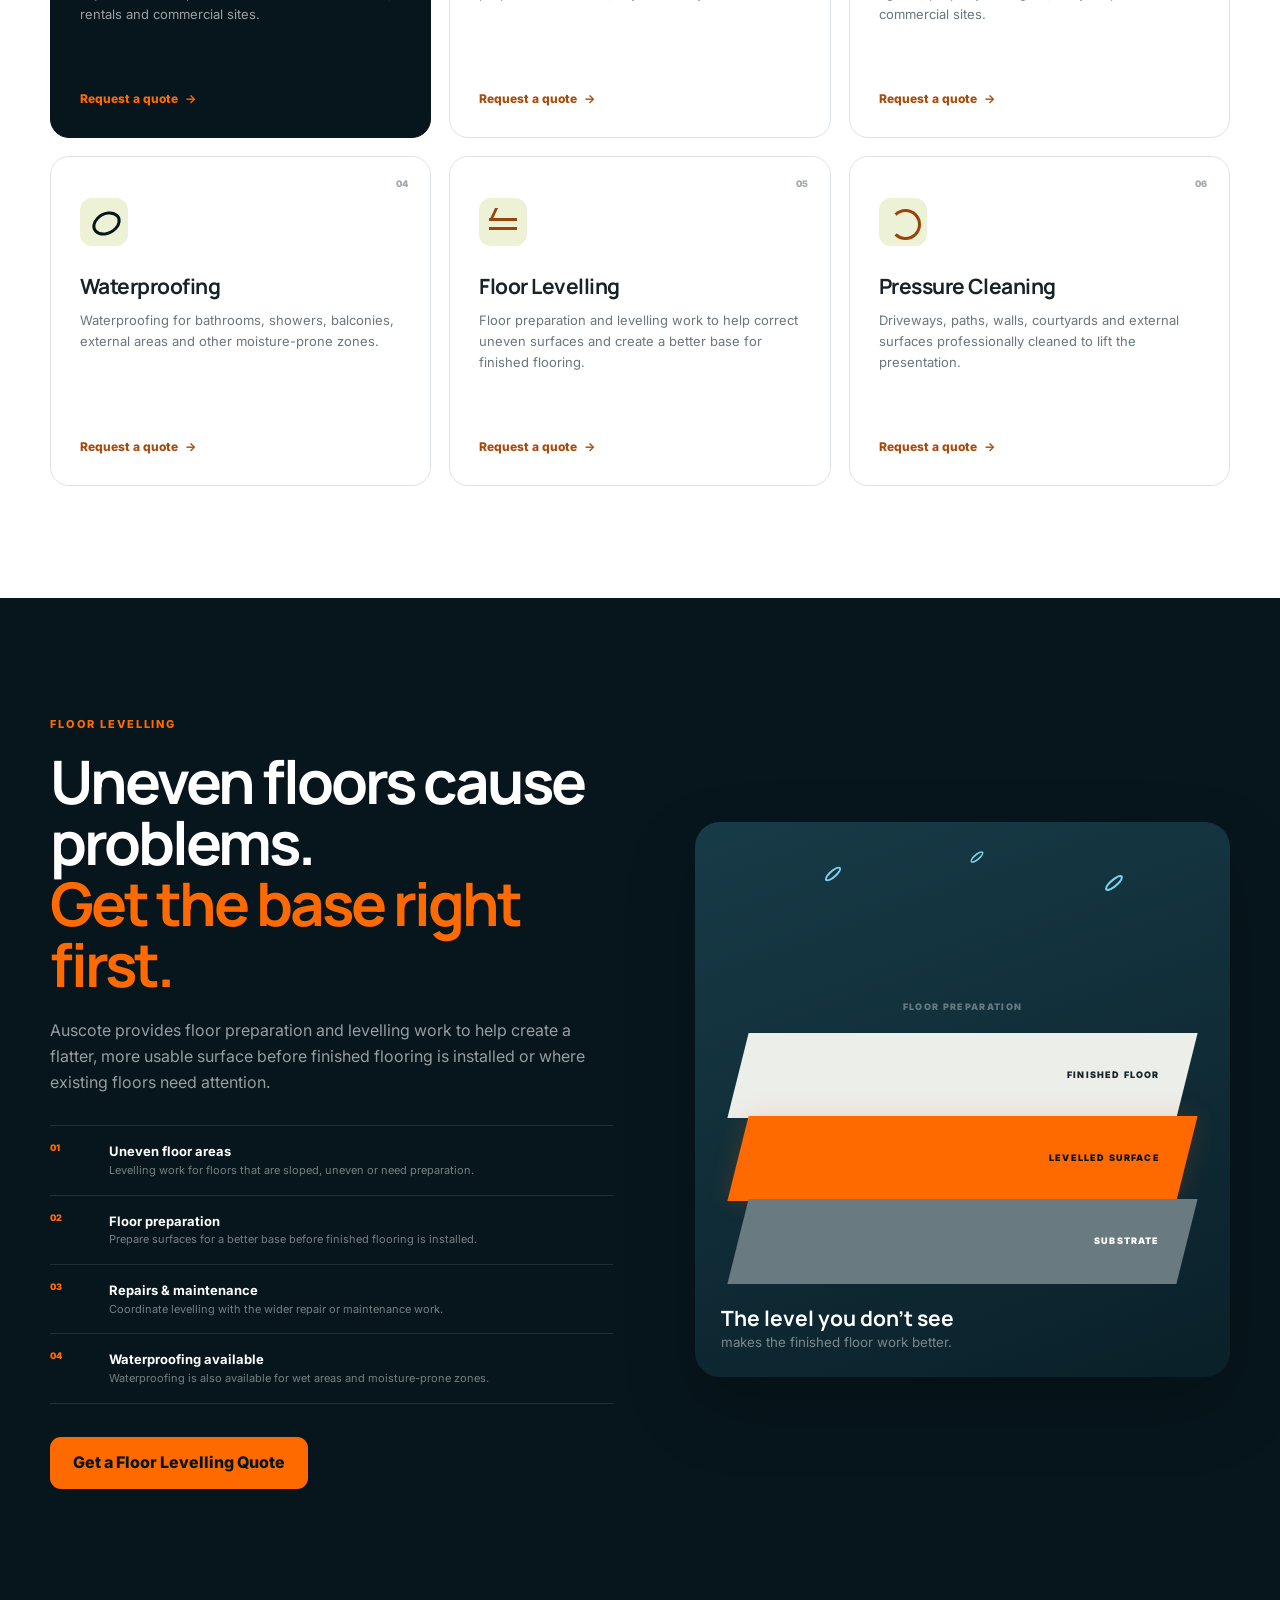
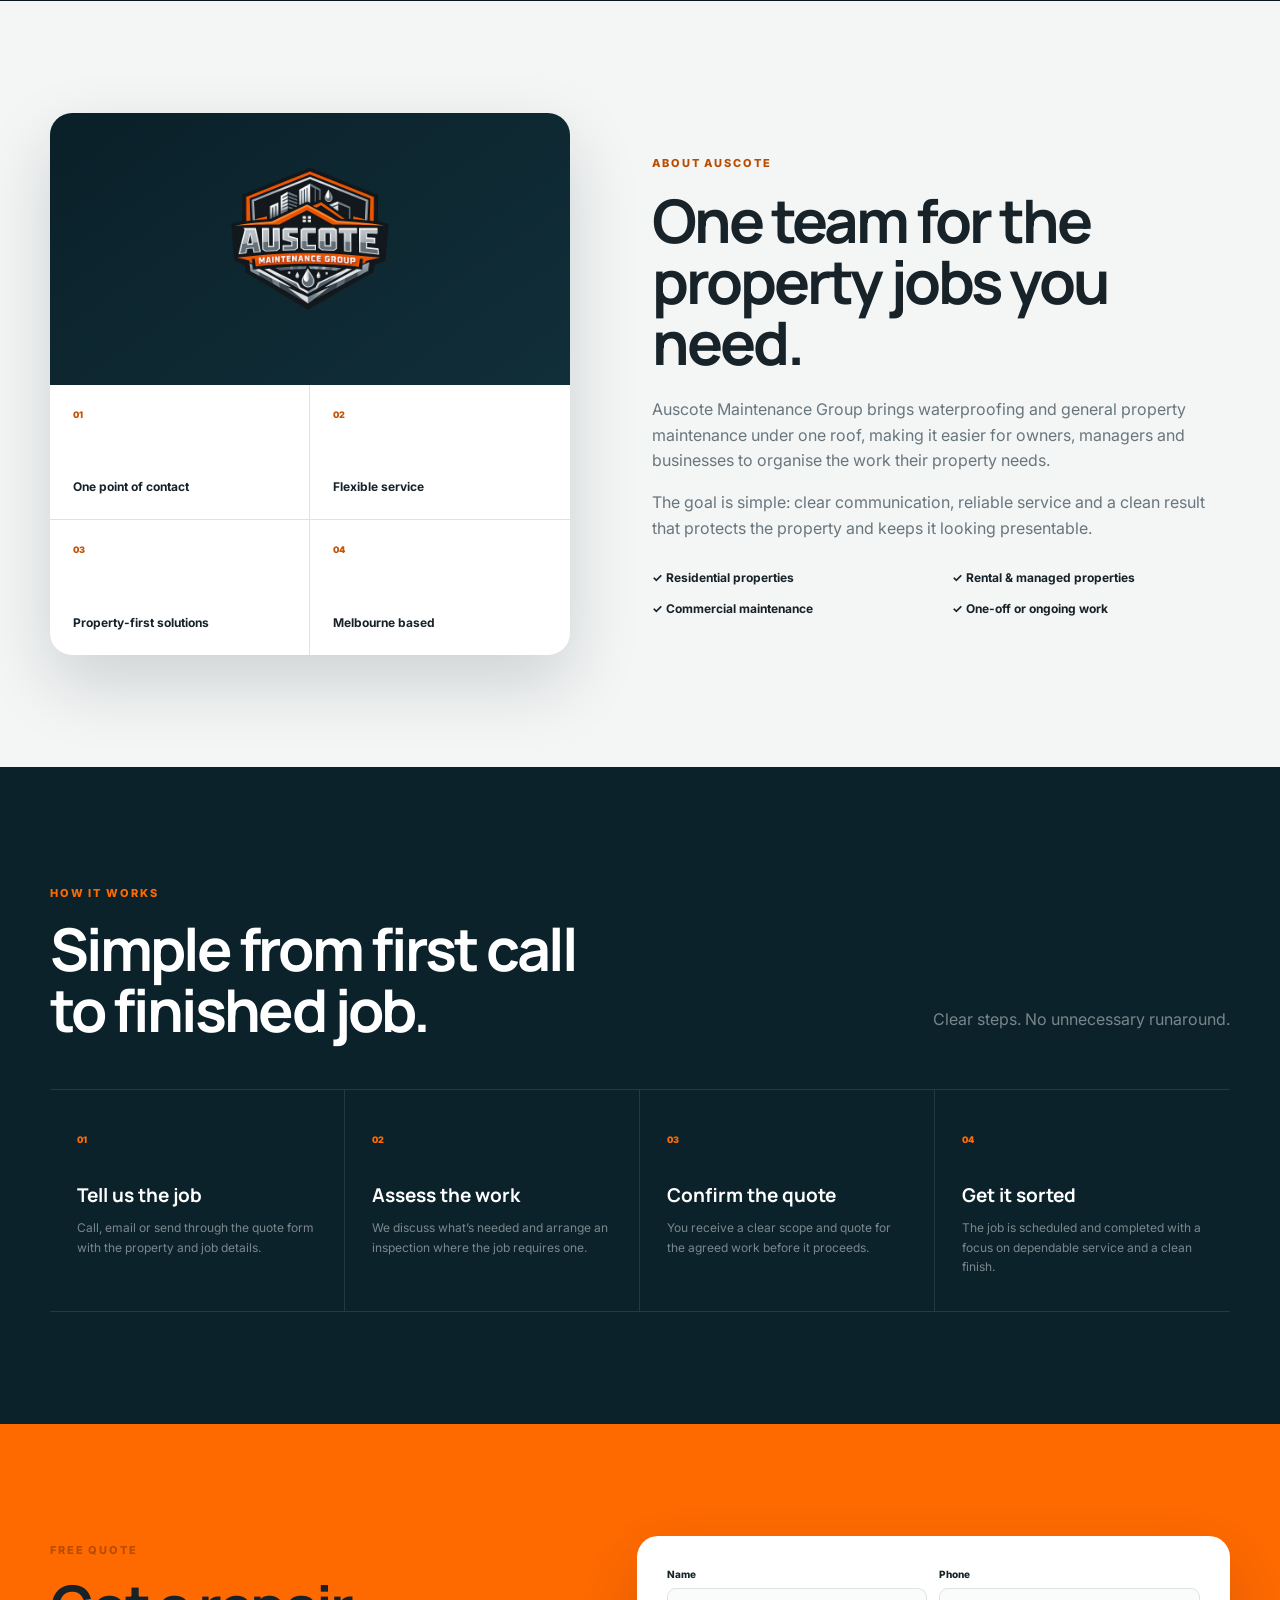
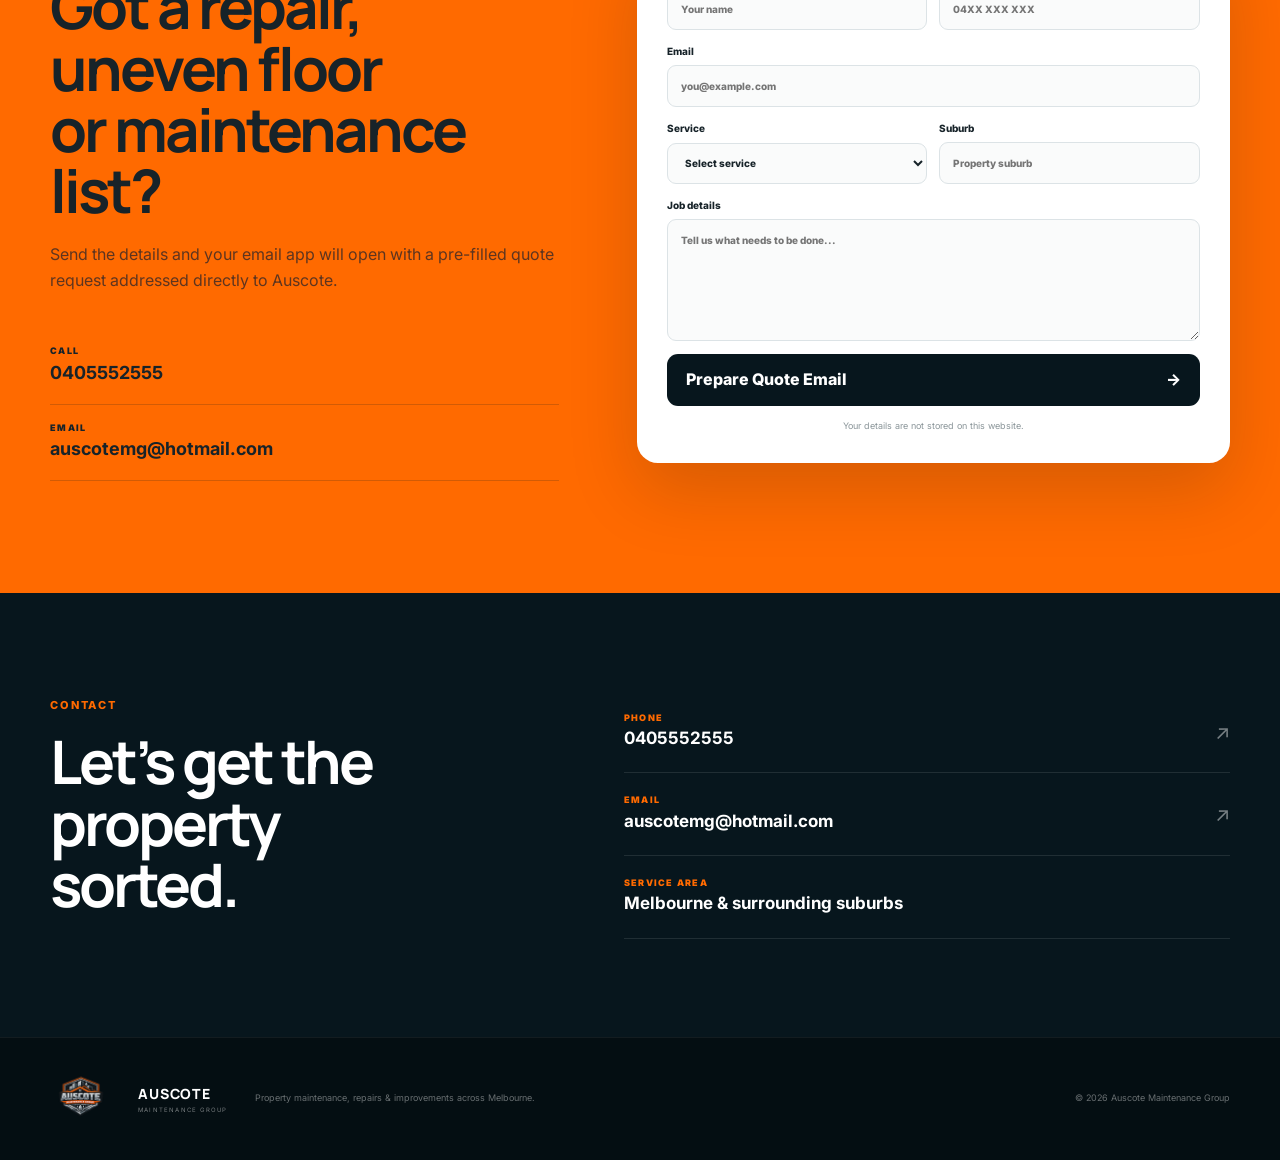
==== commit da026ac0: "Update index.html" ====
--- a/index.html
+++ b/index.html
@@ -16,7 +16,7 @@
 <header class="site-header">
   <div class="container nav">
     <a class="brand" href="#top" aria-label="Auscote Maintenance Group home">
-      <img src="assets/auscote-logo.png" alt="Auscote Maintenance Group logo">
+      <img src="auscote-logo.png" alt="Auscote Maintenance Group logo">
       <span class="header-wordmark"><strong>AUSCOTE</strong><small>MAINTENANCE GROUP</small></span>
     </a>
 
@@ -222,7 +222,7 @@
     <div class="container about-grid">
       <div class="about-card">
         <div class="about-logo">
-          <img src="assets/auscote-logo.png" alt="Auscote Maintenance Group">
+          <img src="auscote-logo.png" alt="Auscote Maintenance Group">
         </div>
 
         <div class="about-metrics">
@@ -410,7 +410,7 @@
 
 <footer>
   <div class="container footer">
-    <div class="footer-brand"><img src="assets/auscote-logo.png" alt="Auscote Maintenance Group"><span><strong>AUSCOTE</strong><small>MAINTENANCE GROUP</small></span></div>
+    <div class="footer-brand"><img src="auscote-logo.png" alt="Auscote Maintenance Group"><span><strong>AUSCOTE</strong><small>MAINTENANCE GROUP</small></span></div>
     <p>Property maintenance, repairs & improvements across Melbourne.</p>
     <small>© <span id="year"></span> Auscote Maintenance Group</small>
   </div>
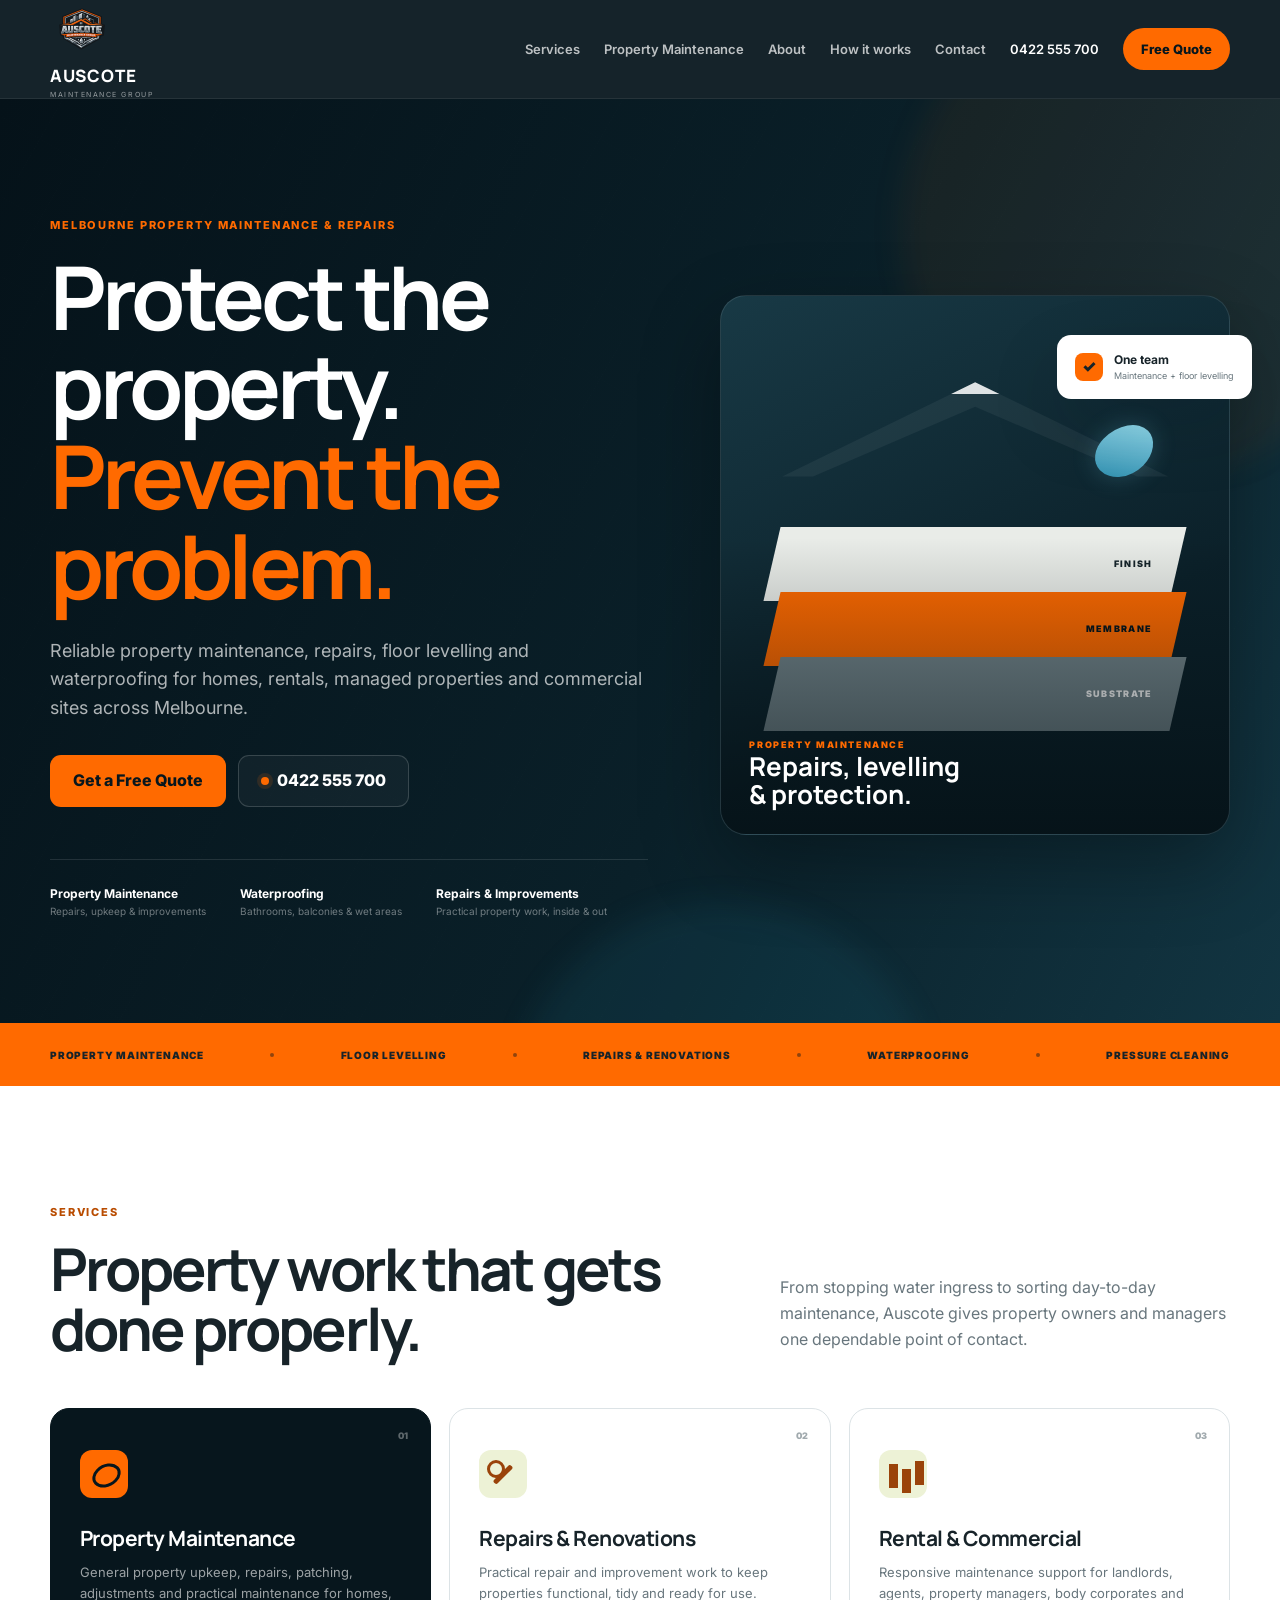
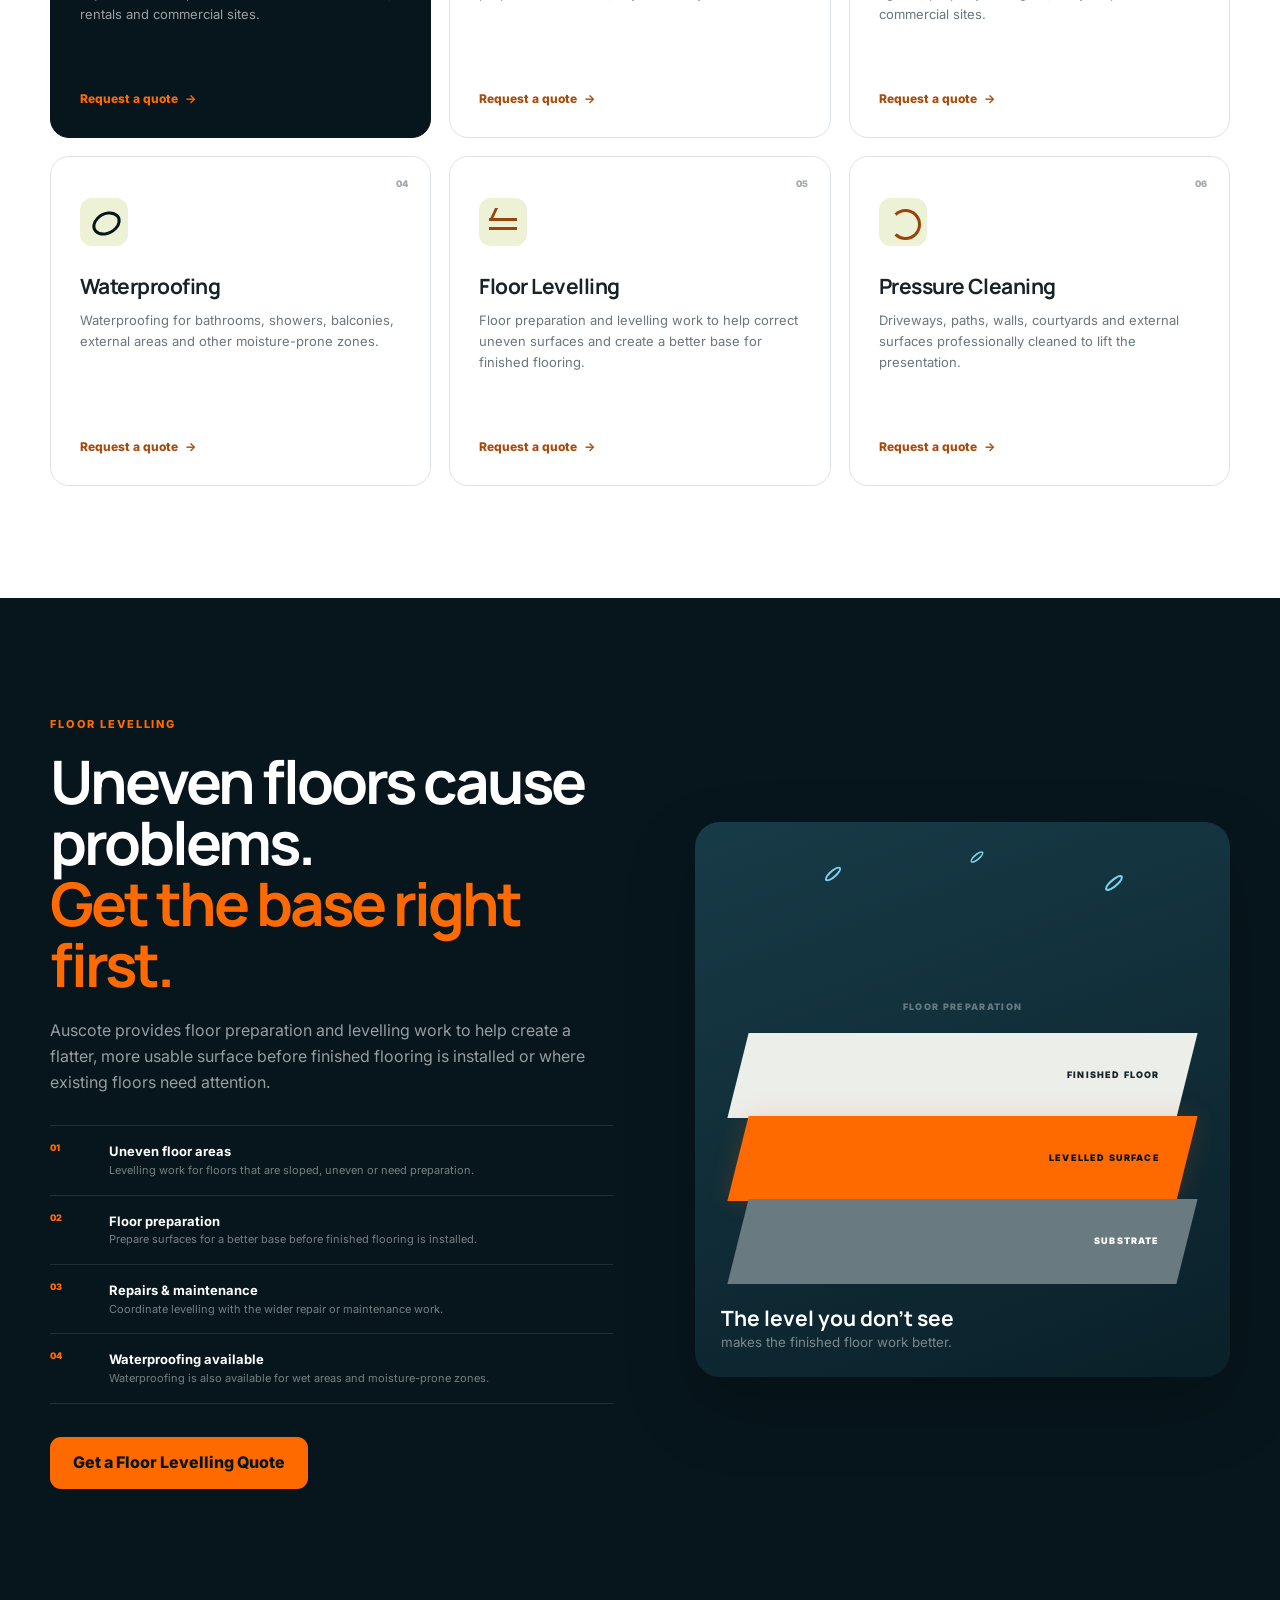
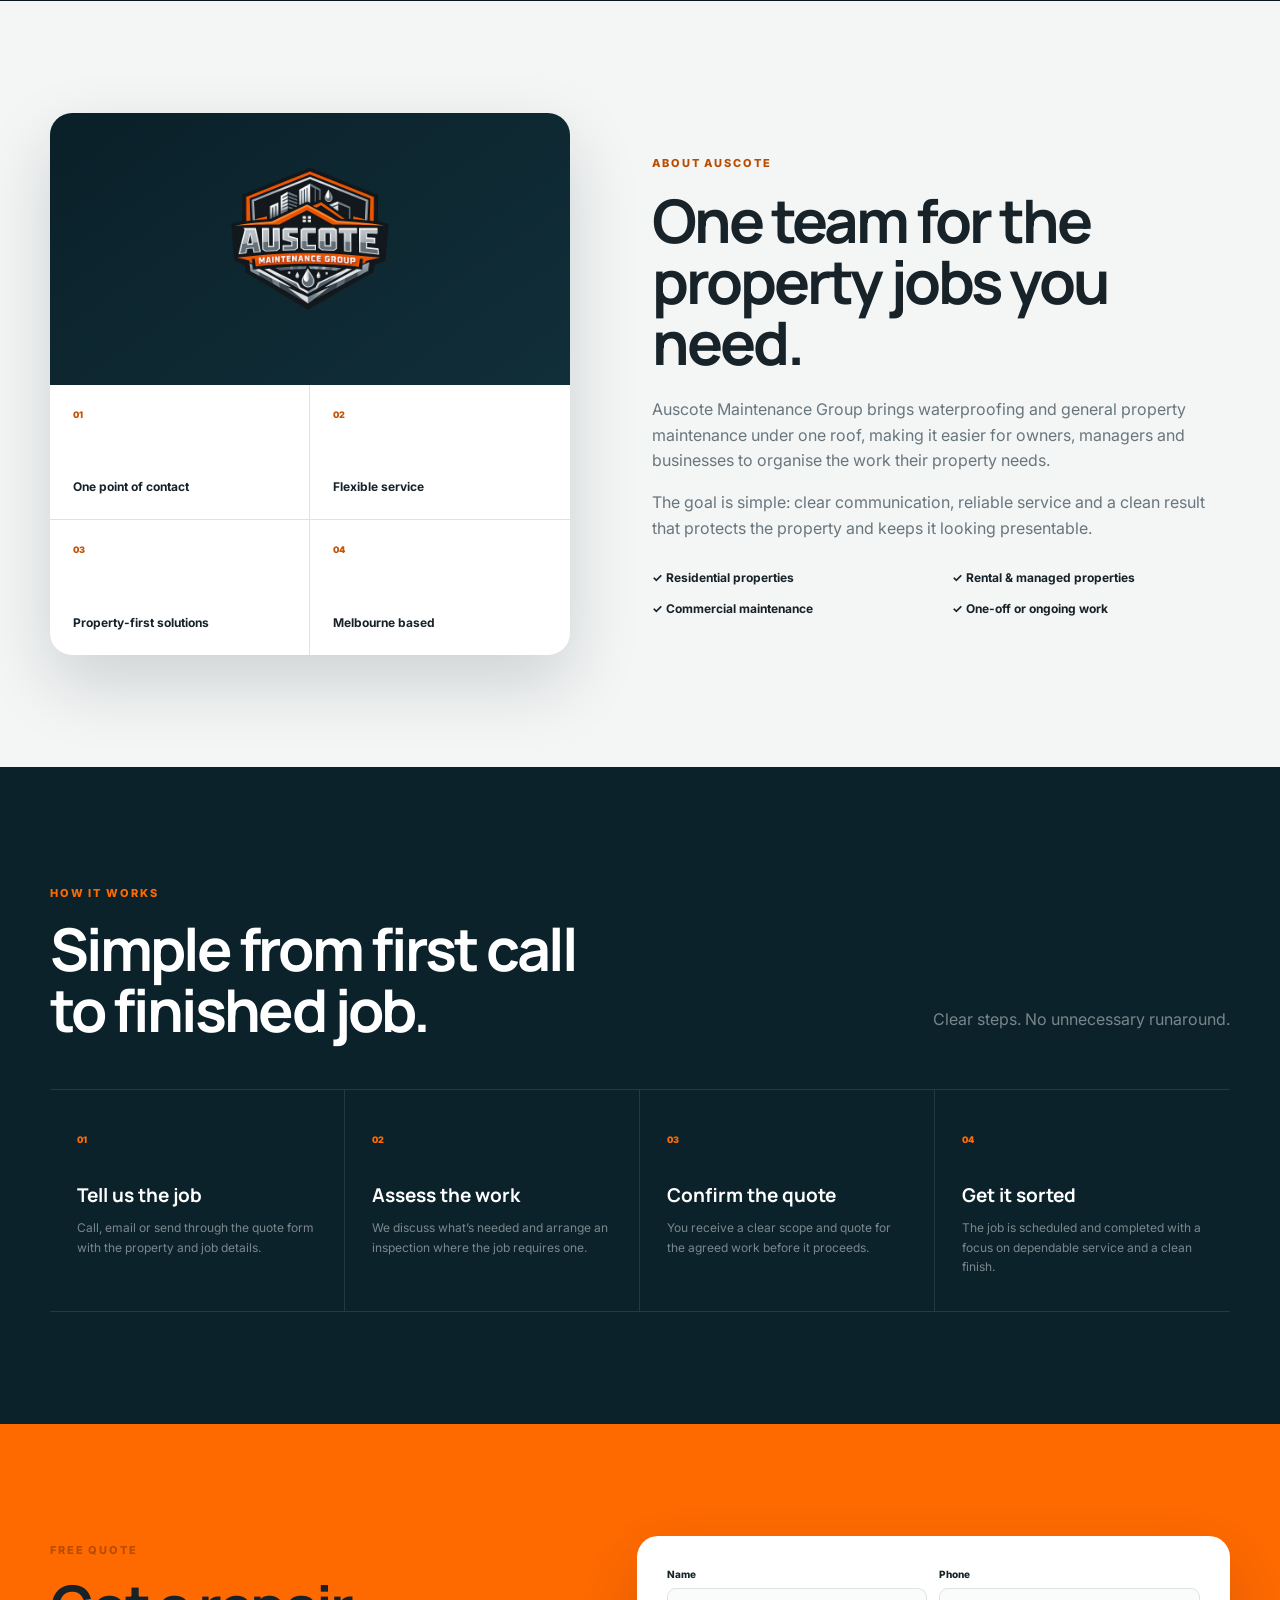
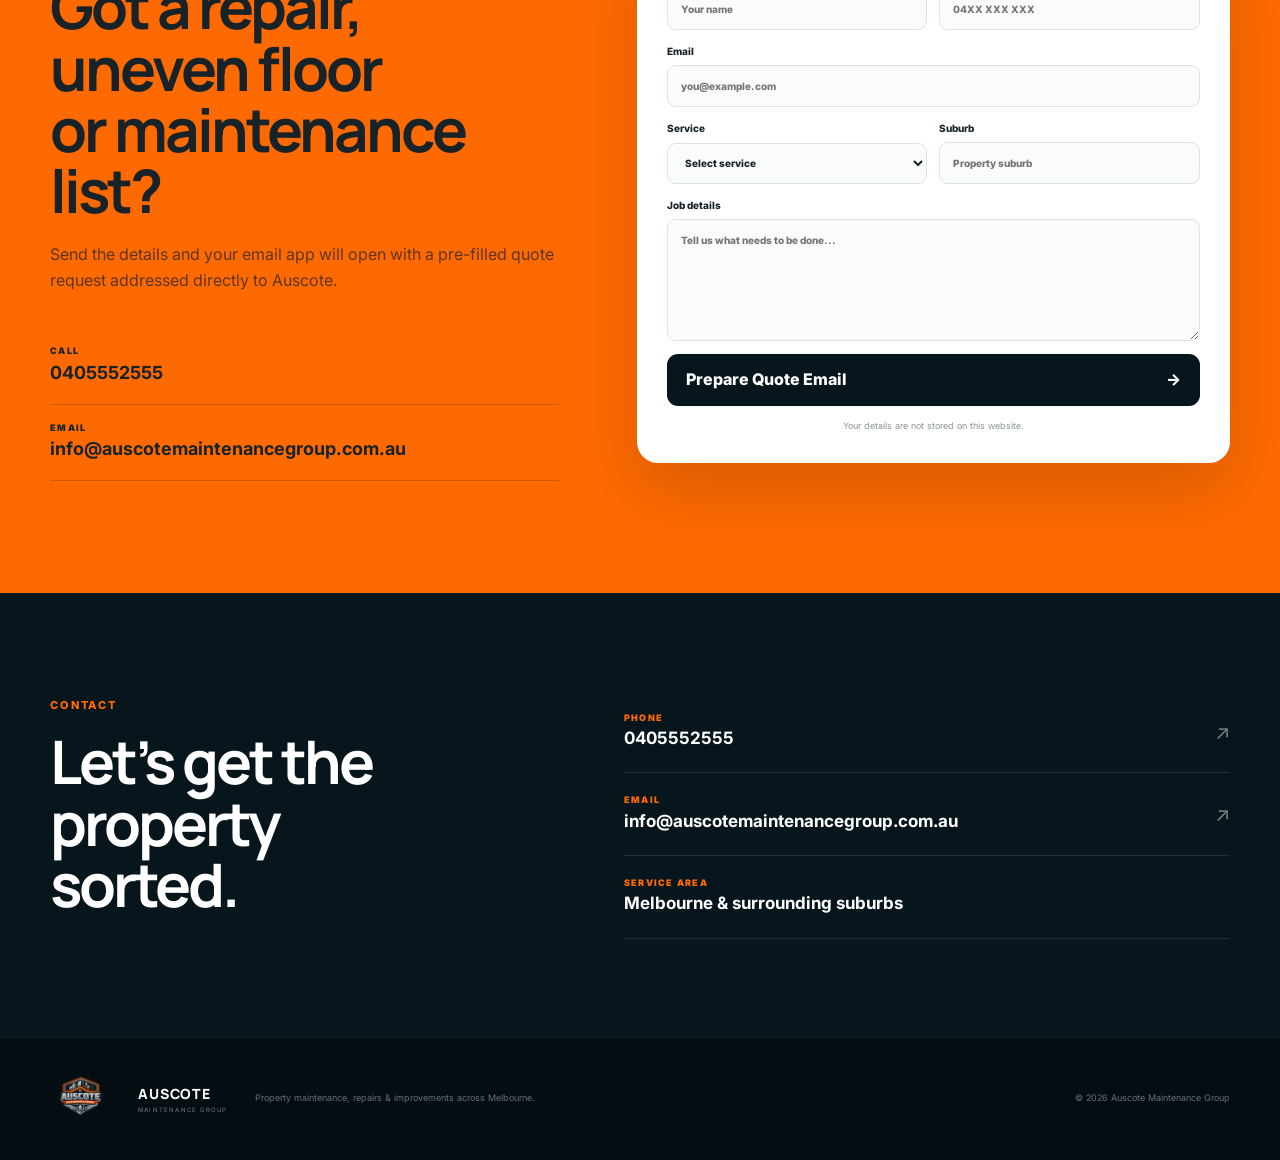
==== commit 3a6877cb: "Update index.html" ====
--- a/index.html
+++ b/index.html
@@ -318,9 +318,9 @@
             <small>CALL</small>
             <strong>0405552555</strong>
           </a>
-          <a href="mailto:auscotemg@hotmail.com">
+          <a href="mailto:info@auscotemaintenancegroup.com.au">
             <small>EMAIL</small>
-            <strong>auscotemg@hotmail.com</strong>
+            <strong>info@auscotemaintenancegroup.com.au</strong>
           </a>
         </div>
       </div>
@@ -389,10 +389,10 @@
           <span>↗</span>
         </a>
 
-        <a href="mailto:auscotemg@hotmail.com">
+        <a href="mailto:info@auscotemaintenancegroup.com.au">
           <div>
             <small>EMAIL</small>
-            <strong>auscotemg@hotmail.com</strong>
+            <strong>info@auscotemaintenancegroup.com.au</strong>
           </div>
           <span>↗</span>
         </a>
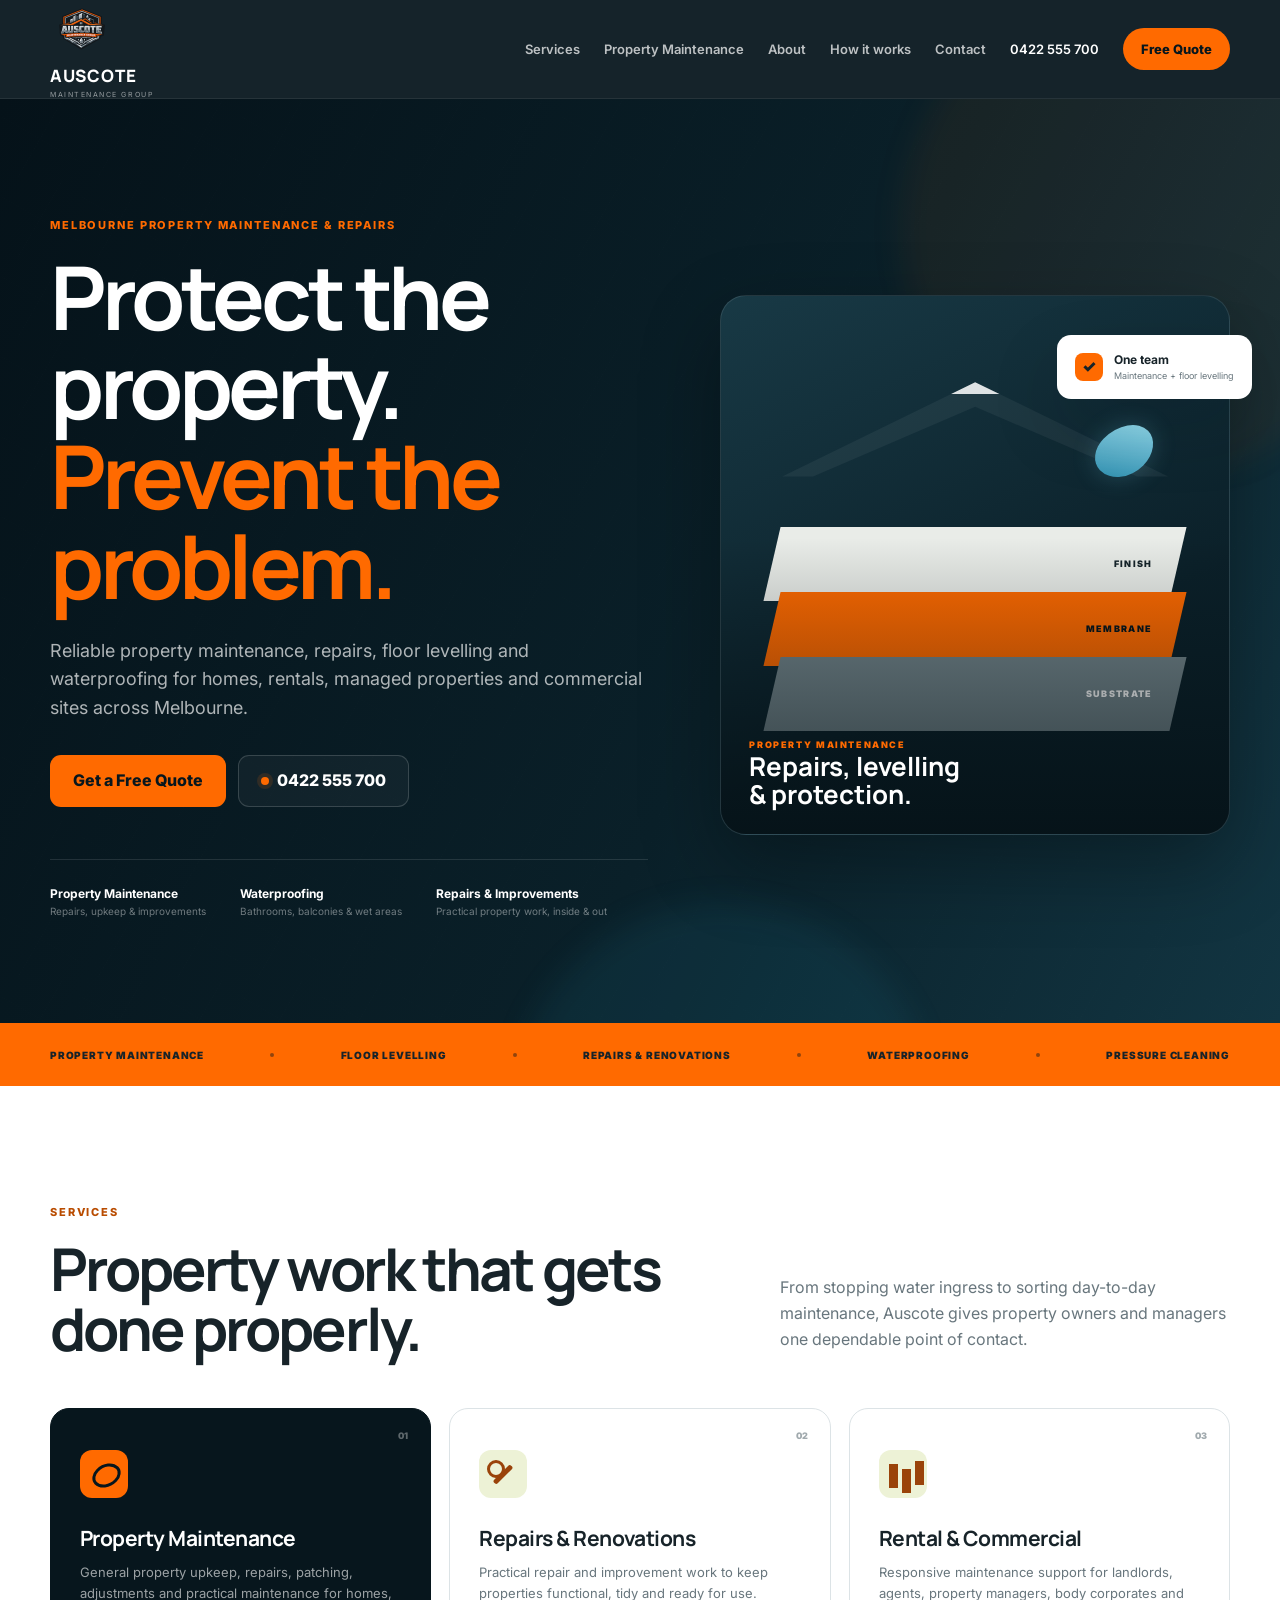
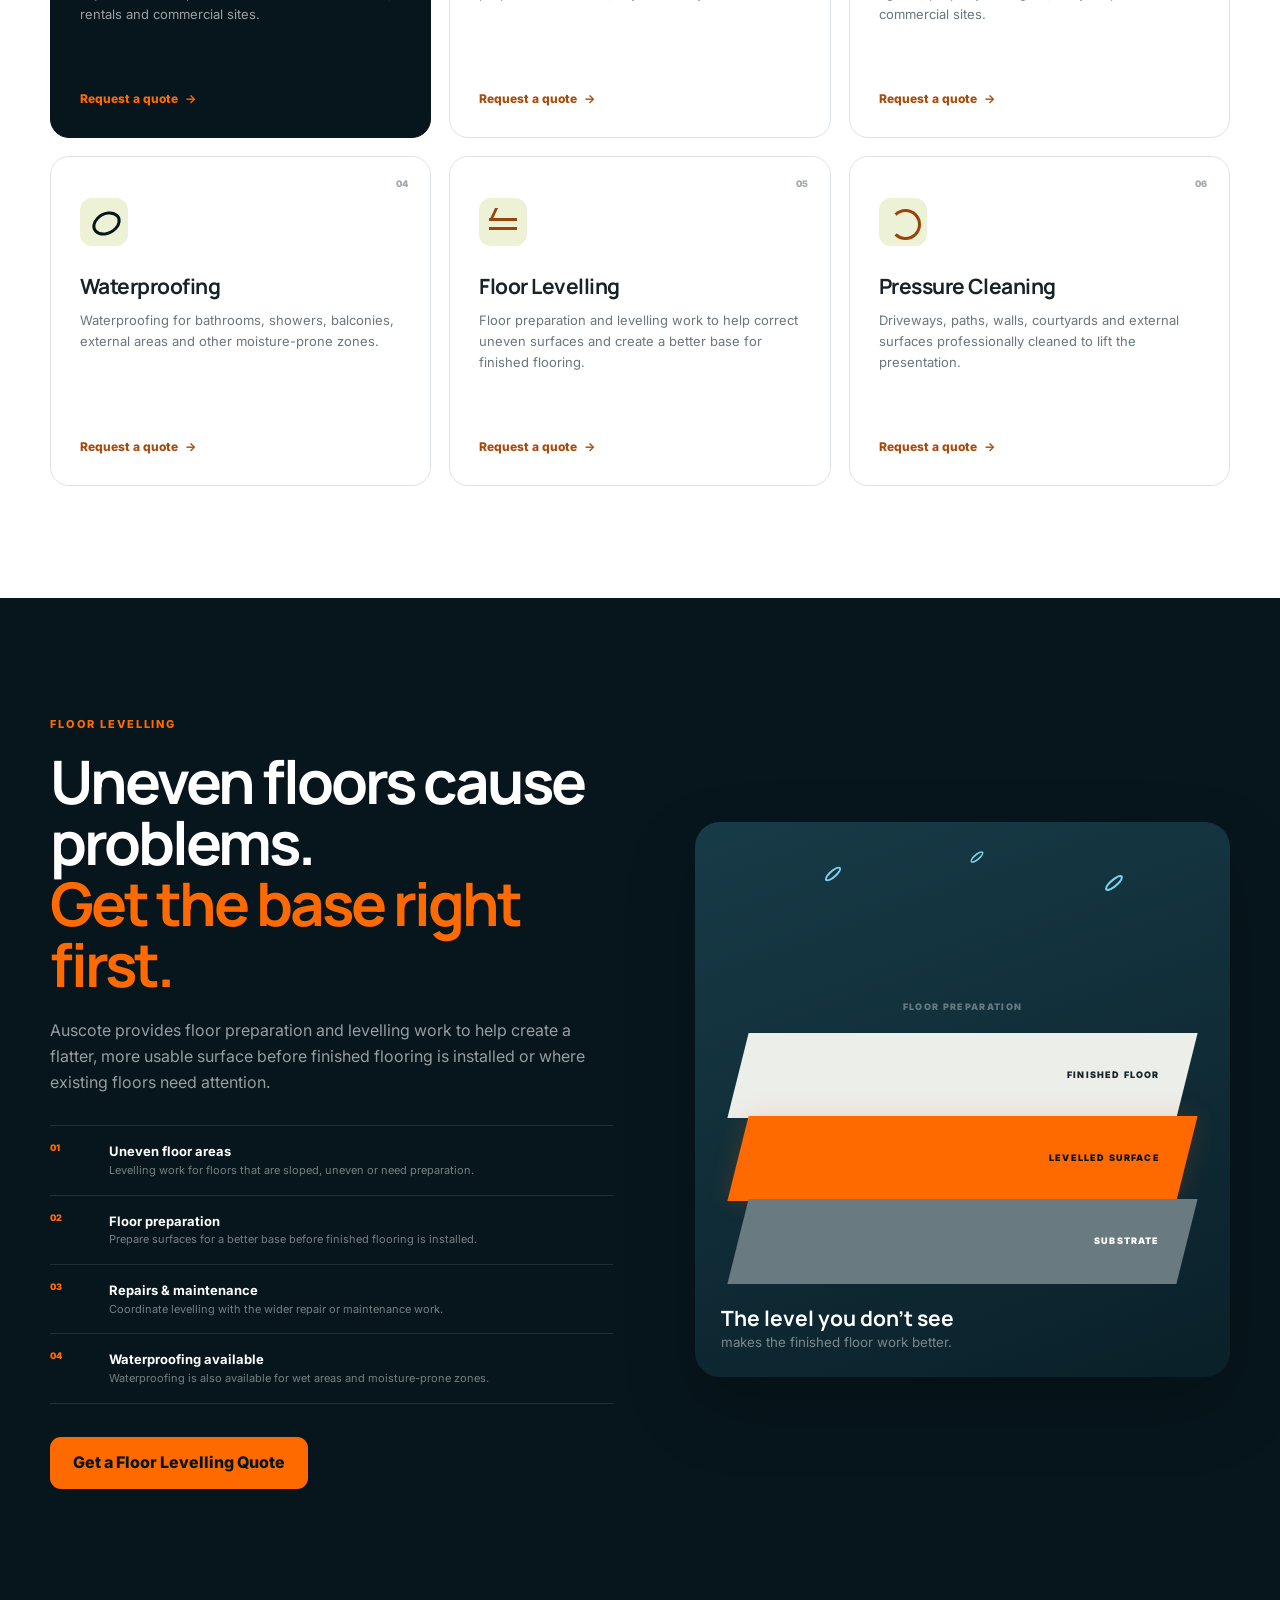
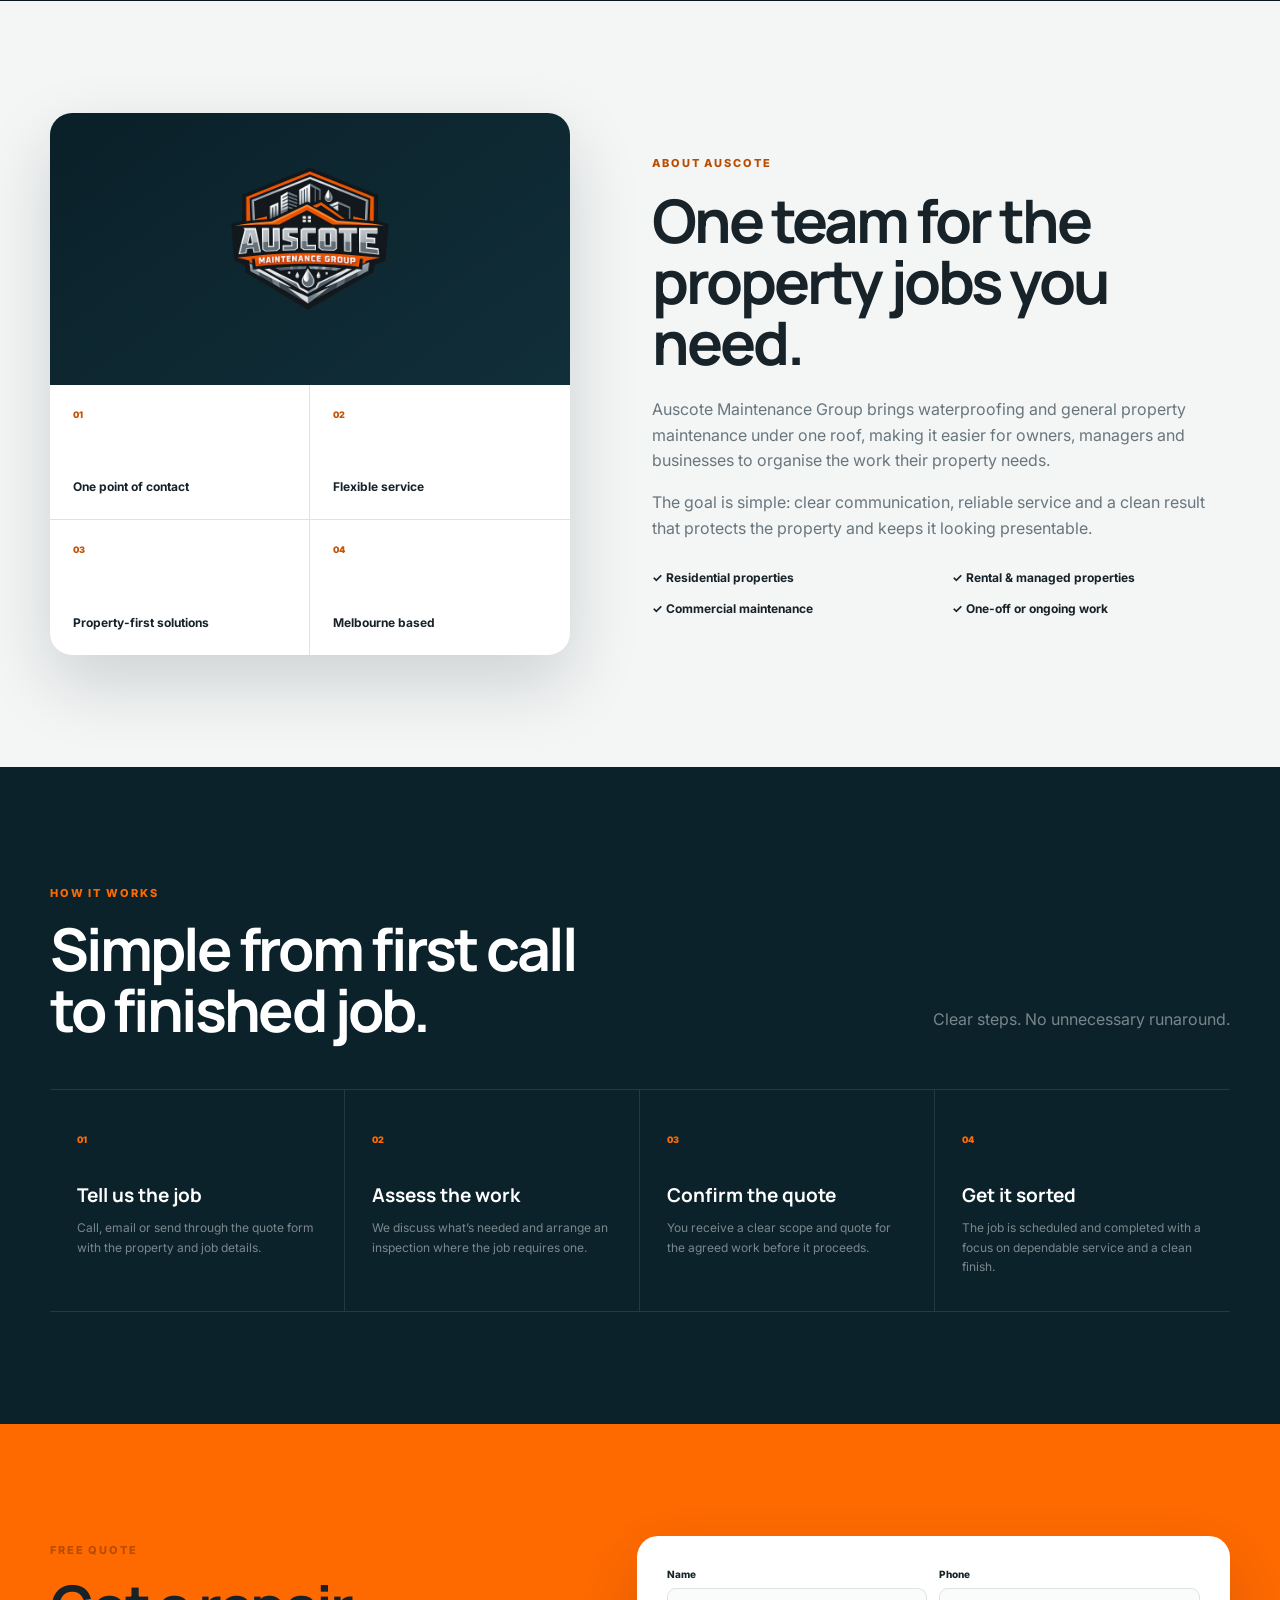
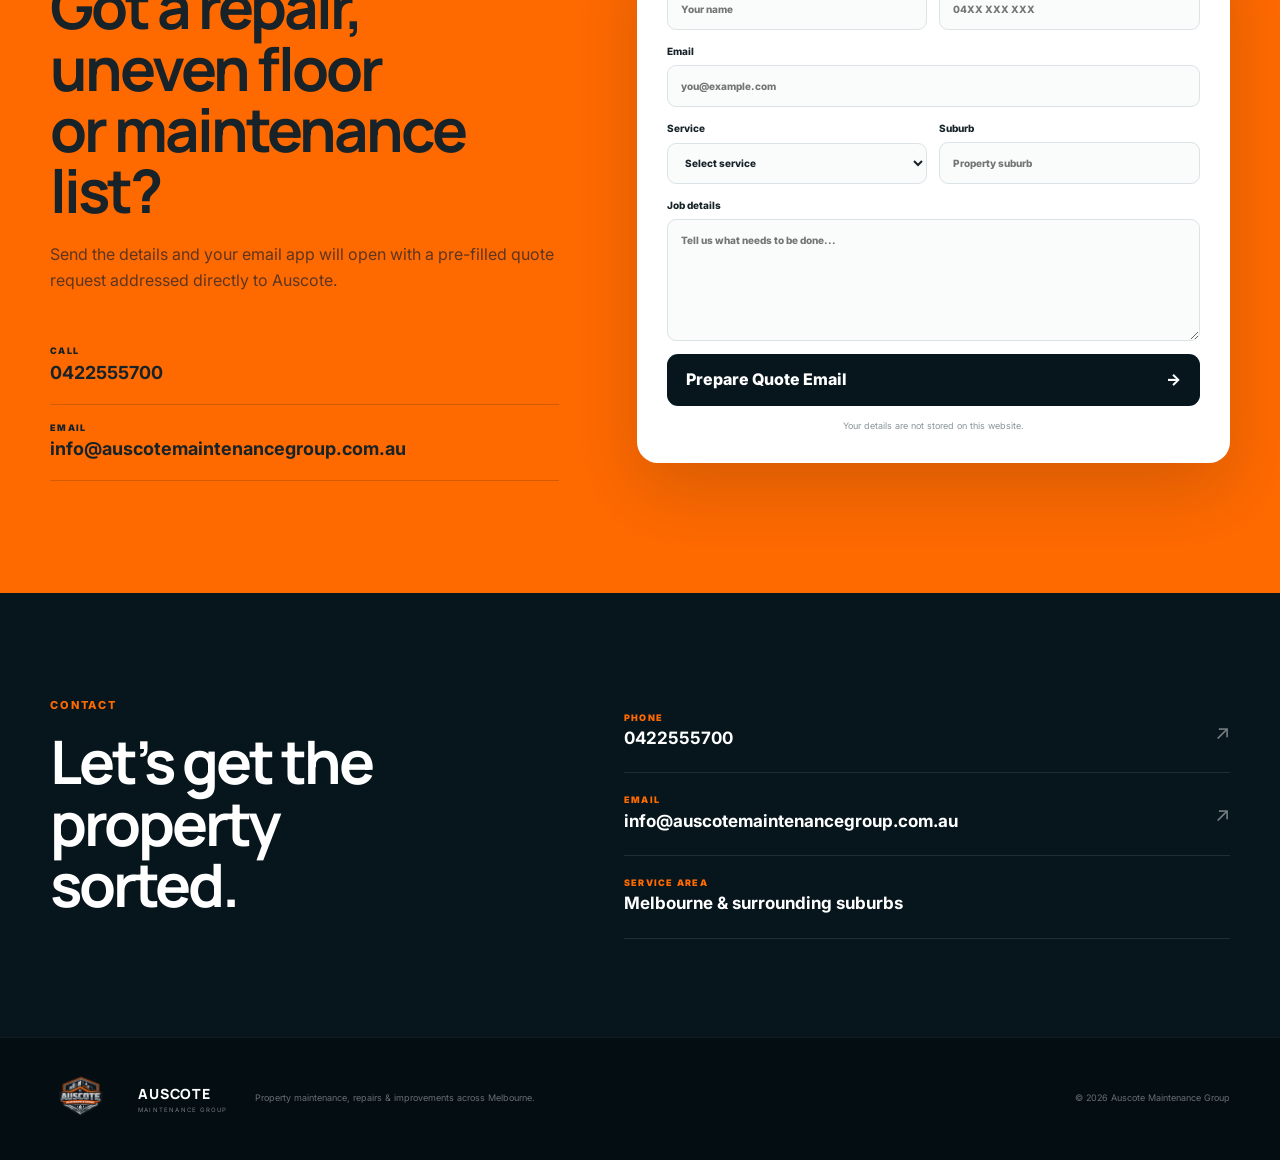
==== commit e5b44bdf: "Update index.html" ====
--- a/index.html
+++ b/index.html
@@ -314,9 +314,9 @@
         </p>
 
         <div class="contact-stack">
-          <a href="tel:0405552555">
+          <a href="tel:0422555700">
             <small>CALL</small>
-            <strong>0405552555</strong>
+            <strong>0422555700</strong>
           </a>
           <a href="mailto:info@auscotemaintenancegroup.com.au">
             <small>EMAIL</small>
@@ -381,10 +381,10 @@
       </div>
 
       <div class="contact-links">
-        <a href="tel:0405552555">
+        <a href="tel:0422555700">
           <div>
             <small>PHONE</small>
-            <strong>0405552555</strong>
+            <strong>0422555700</strong>
           </div>
           <span>↗</span>
         </a>
@@ -417,7 +417,7 @@
 </footer>
 
 <div class="mobile-cta">
-  <a href="tel:0405552555">Call Now</a>
+  <a href="tel:0422555700">Call Now</a>
   <a href="#quote">Free Quote</a>
 </div>
 
